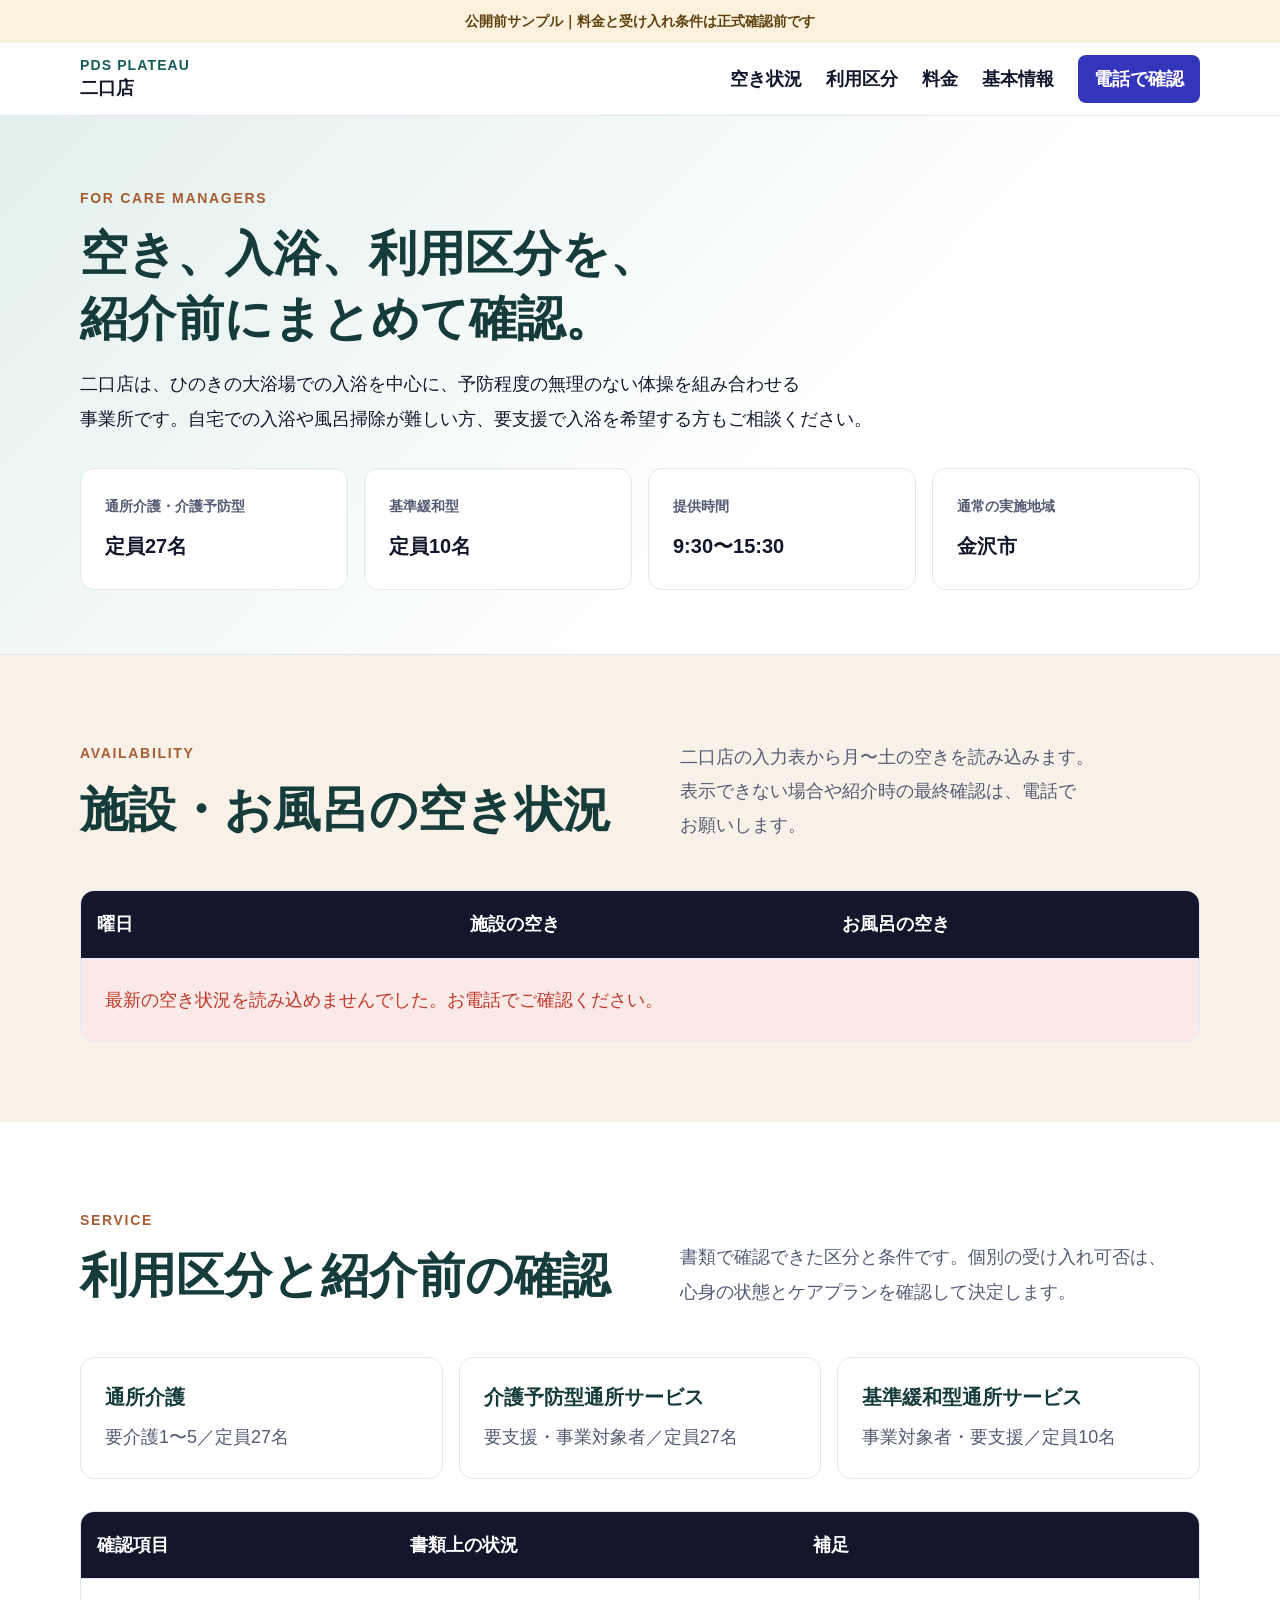
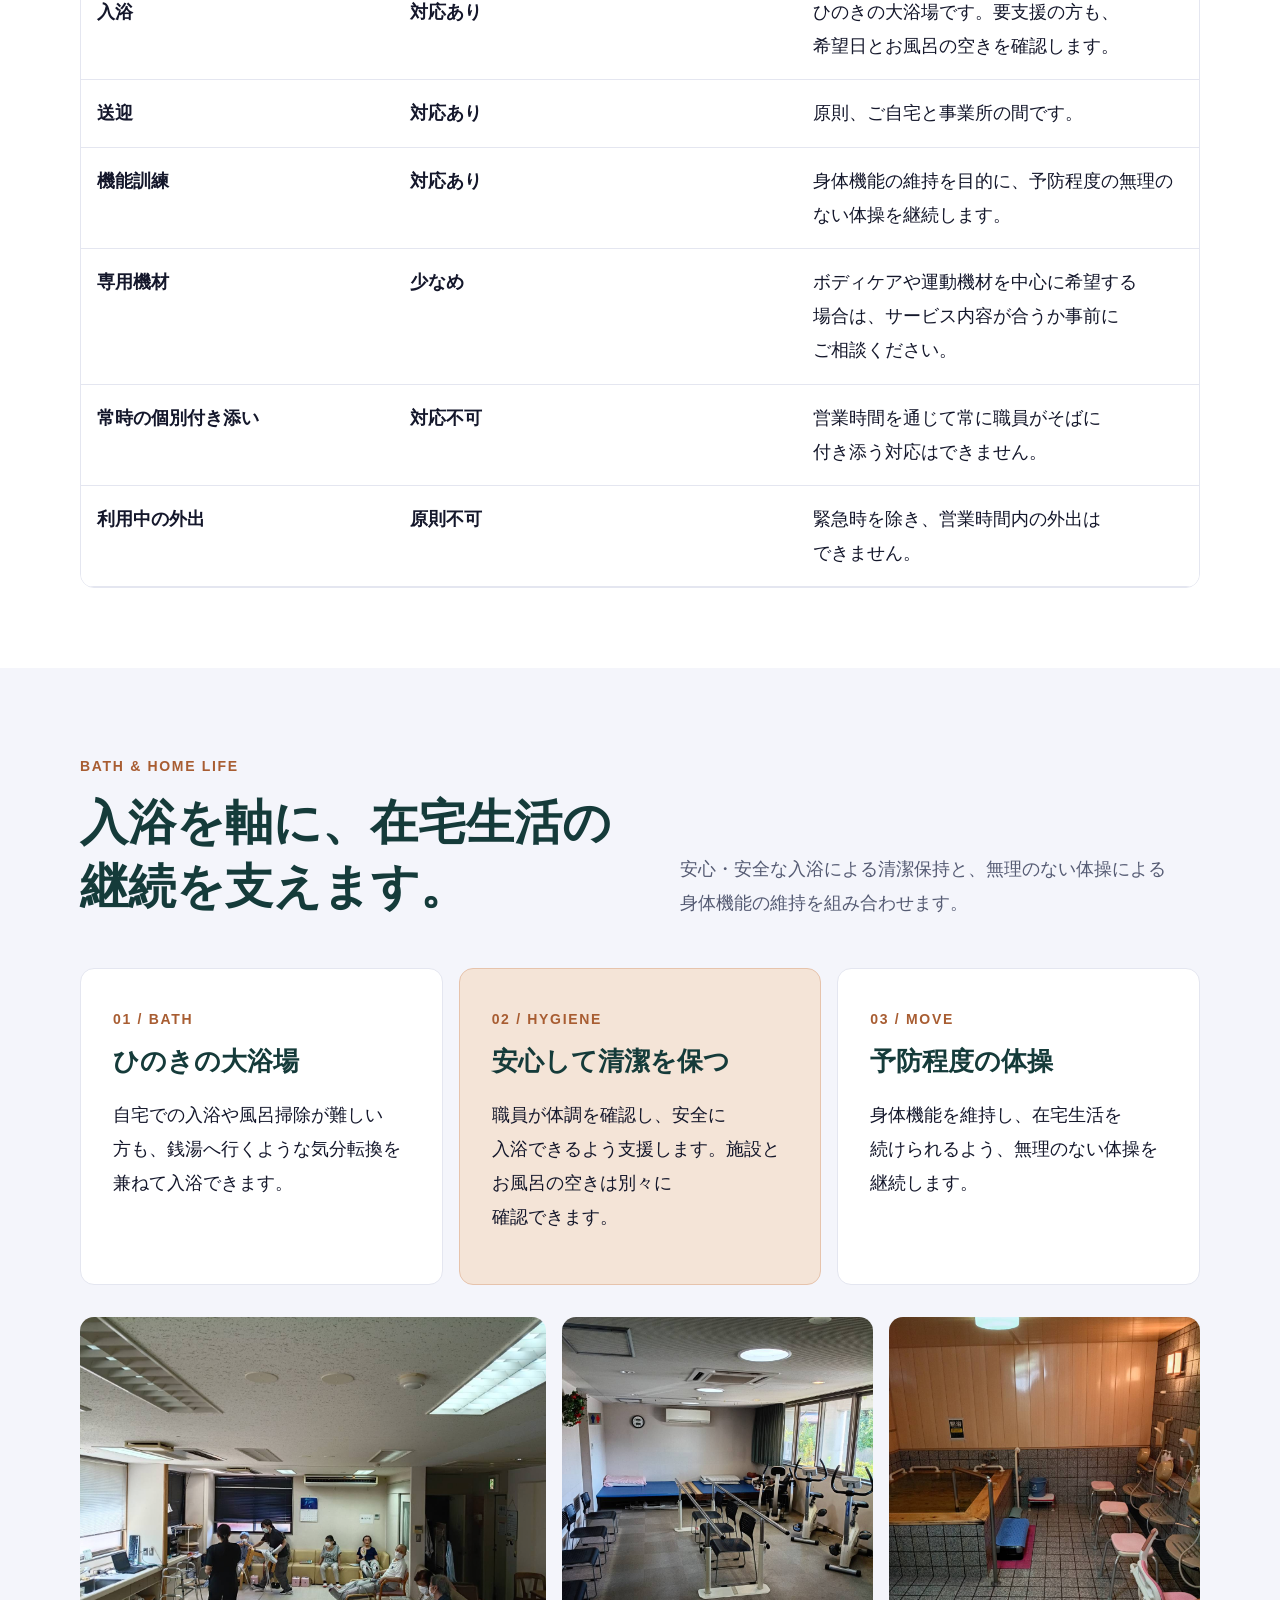
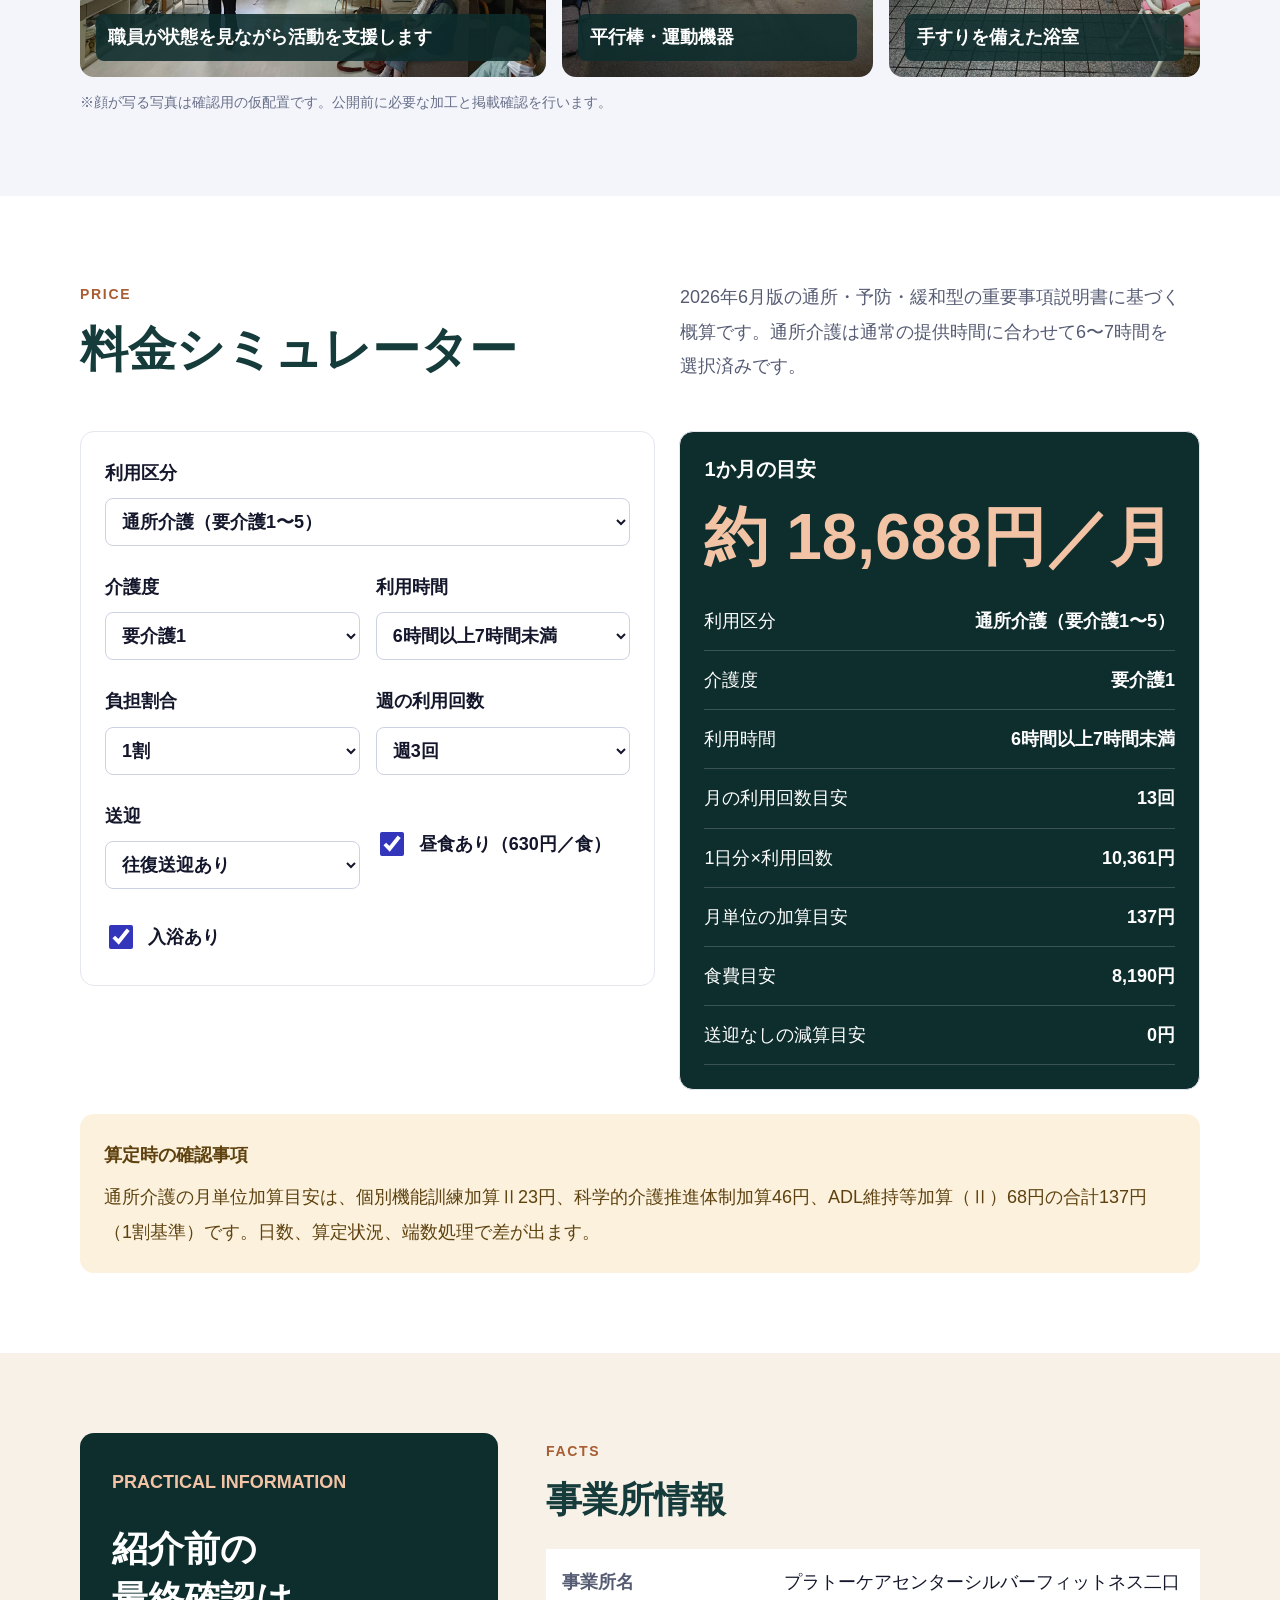
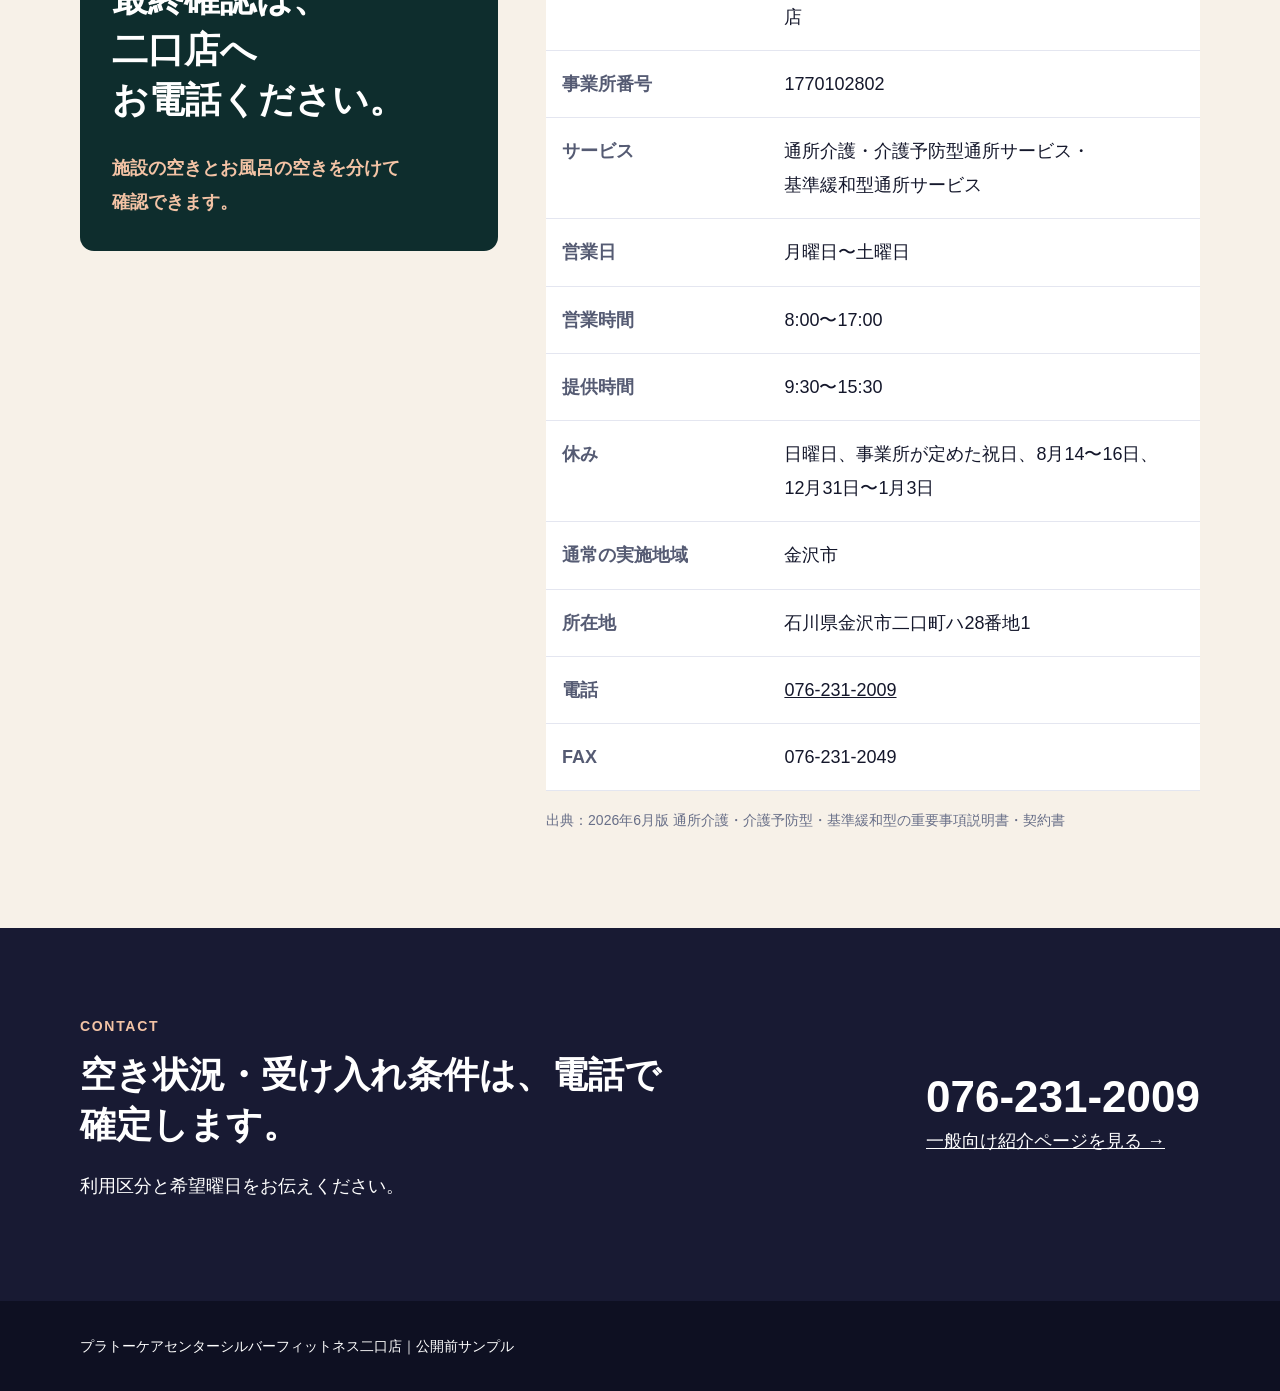
==== futakuchi-caremanager.html @ 26f14284 "二口店の責任者確認用LPとパンフレットを追加" ====
<!doctype html>
<html lang="ja">
<head>
  <meta charset="utf-8">
  <meta name="viewport" content="width=device-width,initial-scale=1">
  <meta name="robots" content="noindex,nofollow">
  <meta name="description" content="ケアマネジャーさま向けに、プラトー二口店の空き状況、利用区分、入浴、料金、基本情報をまとめています。">
  <title>ケアマネジャーさま向け｜プラトーケアセンターシルバーフィットネス二口店</title>
  <link rel="stylesheet" href="assets/futakuchi.css">
</head>
<body>
  <a class="skip" href="#main">本文へ移動</a>
  <div class="draft-banner">公開前サンプル｜料金と受け入れ条件は正式確認前です</div>
  <nav class="site-nav" aria-label="ページ内ナビゲーション">
    <div class="inner nav-row">
      <a class="brand" href="futakuchi.html"><small>PDS PLATEAU</small>二口店</a>
      <div class="nav-links">
        <a href="#availability">空き状況</a>
        <a href="#acceptance">利用区分</a>
        <a href="#price">料金</a>
        <a href="#facts">基本情報</a>
        <a class="nav-cta" href="tel:0762312009">電話で確認</a>
      </div>
    </div>
  </nav>

  <main id="main">
    <header class="practical-hero">
      <div class="inner">
        <span class="eyebrow">FOR CARE MANAGERS</span>
        <h1>空き、入浴、利用区分を、<br>紹介前にまとめて確認。</h1>
        <p>二口店は、ひのきの大浴場での入浴を中心に、予防程度の無理のない体操を組み合わせる事業所です。自宅での入浴や風呂掃除が難しい方、要支援で入浴を希望する方もご相談ください。</p>
        <div class="quick-facts">
          <div class="quick-fact"><span>通所介護・介護予防型</span><strong>定員27名</strong></div>
          <div class="quick-fact"><span>基準緩和型</span><strong>定員10名</strong></div>
          <div class="quick-fact"><span>提供時間</span><strong>9:30〜15:30</strong></div>
          <div class="quick-fact"><span>通常の実施地域</span><strong>金沢市</strong></div>
        </div>
      </div>
    </header>

    <section id="availability" class="steam">
      <div class="inner">
        <div class="section-head"><div><span class="eyebrow">AVAILABILITY</span><h2>施設・お風呂の空き状況</h2></div><p>二口店の入力表から月〜土の空きを読み込みます。表示できない場合や紹介時の最終確認は、電話でお願いします。</p></div>
        <div class="availability-wrap">
          <table class="availability-table">
            <thead><tr><th>曜日</th><th>施設の空き</th><th>お風呂の空き</th></tr></thead>
            <tbody id="availabilityBody"></tbody>
          </table>
          <p id="availabilityMessage" class="availability-message">最新情報を読み込んでいます。</p>
        </div>
      </div>
    </section>

    <section id="acceptance">
      <div class="inner">
        <div class="section-head"><div><span class="eyebrow">SERVICE</span><h2>利用区分と紹介前の確認</h2></div><p>書類で確認できた区分と条件です。個別の受け入れ可否は、心身の状態とケアプランを確認して決定します。</p></div>
        <div class="service-grid">
          <div class="service-card"><strong>通所介護</strong><span>要介護1〜5／定員27名</span></div>
          <div class="service-card"><strong>介護予防型通所サービス</strong><span>要支援・事業対象者／定員27名</span></div>
          <div class="service-card"><strong>基準緩和型通所サービス</strong><span>事業対象者・要支援／定員10名</span></div>
        </div>
        <div class="availability-wrap">
          <table class="acceptance-table">
            <thead><tr><th>確認項目</th><th>書類上の状況</th><th>補足</th></tr></thead>
            <tbody>
              <tr><th scope="row">入浴</th><td>対応あり</td><td>ひのきの大浴場です。要支援の方も、希望日とお風呂の空きを確認します。</td></tr>
              <tr><th scope="row">送迎</th><td>対応あり</td><td>原則、ご自宅と事業所の間です。</td></tr>
              <tr><th scope="row">機能訓練</th><td>対応あり</td><td>身体機能の維持を目的に、予防程度の無理のない体操を継続します。</td></tr>
              <tr><th scope="row">専用機材</th><td>少なめ</td><td>ボディケアや運動機材を中心に希望する場合は、サービス内容が合うか事前にご相談ください。</td></tr>
              <tr><th scope="row">常時の個別付き添い</th><td>対応不可</td><td>営業時間を通じて常に職員がそばに付き添う対応はできません。</td></tr>
              <tr><th scope="row">利用中の外出</th><td>原則不可</td><td>緊急時を除き、営業時間内の外出はできません。</td></tr>
            </tbody>
          </table>
        </div>
      </div>
    </section>

    <section class="soft">
      <div class="inner">
        <div class="section-head"><div><span class="eyebrow">BATH &amp; HOME LIFE</span><h2>入浴を軸に、在宅生活の継続を支えます。</h2></div><p>安心・安全な入浴による清潔保持と、無理のない体操による身体機能の維持を組み合わせます。</p></div>
        <div class="cm-flow">
          <article><span class="eyebrow">01 / BATH</span><h3>ひのきの大浴場</h3><p>自宅での入浴や風呂掃除が難しい方も、銭湯へ行くような気分転換を兼ねて入浴できます。</p></article>
          <article><span class="eyebrow">02 / HYGIENE</span><h3>安心して清潔を保つ</h3><p>職員が体調を確認し、安全に入浴できるよう支援します。施設とお風呂の空きは別々に確認できます。</p></article>
          <article><span class="eyebrow">03 / MOVE</span><h3>予防程度の体操</h3><p>身体機能を維持し、在宅生活を続けられるよう、無理のない体操を継続します。</p></article>
        </div>
        <div class="facility-photo-grid" aria-label="二口店の設備と支援の様子">
          <figure class="facility-photo facility-photo-wide"><img src="assets/futakuchi/staff-support.jpg" alt="広いフロアで利用者を支援する二口店のスタッフ"><figcaption>職員が状態を見ながら活動を支援します</figcaption></figure>
          <figure class="facility-photo"><img src="assets/futakuchi/exercise-room.jpg" alt="平行棒と運動機器を備えた二口店の運動スペース"><figcaption>平行棒・運動機器</figcaption></figure>
          <figure class="facility-photo"><img src="assets/futakuchi/bathroom.jpg" alt="手すりと洗い場を備えた二口店の浴室"><figcaption>手すりを備えた浴室</figcaption></figure>
        </div>
        <p class="privacy-note">※顔が写る写真は確認用の仮配置です。公開前に必要な加工と掲載確認を行います。</p>
      </div>
    </section>

    <section id="price">
      <div class="inner">
        <div class="section-head"><div><span class="eyebrow">PRICE</span><h2>料金シミュレーター</h2></div><p>2026年6月版の通所・予防・緩和型の重要事項説明書に基づく概算です。通所介護は通常の提供時間に合わせて6〜7時間を選択済みです。</p></div>
        <div class="simulator">
          <div class="sim-panel">
            <div class="form-grid">
              <label class="field field-wide">利用区分
                <select id="serviceType"><option value="daycare">通所介護（要介護1〜5）</option><option value="preventive1">介護予防型（週1回）</option><option value="preventive2">介護予防型（週2回）</option><option value="relaxed1">基準緩和型（週1回程度）</option><option value="relaxed2">基準緩和型（週2回程度）</option></select>
              </label>
              <label class="field" id="careLevelField">介護度
                <select id="careLevel"><option value="0">要介護1</option><option value="1">要介護2</option><option value="2">要介護3</option><option value="3">要介護4</option><option value="4">要介護5</option></select>
              </label>
              <label class="field" id="timeSlotField">利用時間
                <select id="timeSlot"><option value="short">3時間以上4時間未満</option><option value="middle">4時間以上5時間未満</option><option value="long">5時間以上6時間未満</option><option value="standard" selected>6時間以上7時間未満</option></select>
              </label>
              <label class="field">負担割合
                <select id="burden"><option value="1">1割</option><option value="2">2割</option><option value="3">3割</option></select>
              </label>
              <label class="field" id="weeklyField">週の利用回数
                <select id="weekly"><option value="1">週1回</option><option value="2">週2回</option><option value="3" selected>週3回</option><option value="4">週4回</option><option value="5">週5回</option><option value="6">週6回</option></select>
              </label>
              <label class="field">送迎
                <select id="transport"><option value="0">往復送迎あり</option><option value="1">片道送迎なし</option><option value="2">往復送迎なし</option></select>
              </label>
              <label class="check-field"><input id="lunch" type="checkbox" checked> 昼食あり（630円／食）</label>
              <label class="check-field" id="bathField"><input id="bath" type="checkbox" checked> 入浴あり</label>
            </div>
          </div>
          <aside class="result-panel" aria-live="polite">
            <h3>1か月の目安</h3>
            <div class="total" id="totalPrice">—</div>
            <ul class="breakdown" id="breakdown"></ul>
          </aside>
        </div>
        <div class="notice"><strong>算定時の確認事項</strong>通所介護の月単位加算目安は、個別機能訓練加算Ⅱ23円、科学的介護推進体制加算46円、ADL維持等加算（Ⅱ）68円の合計137円（1割基準）です。日数、算定状況、端数処理で差が出ます。</div>
      </div>
    </section>

    <section id="facts" class="steam">
      <div class="inner facts-grid">
        <div class="facts-panel"><span>PRACTICAL INFORMATION</span><strong>紹介前の最終確認は、<br>二口店へお電話ください。</strong><span>施設の空きとお風呂の空きを分けて確認できます。</span></div>
        <div>
          <span class="eyebrow">FACTS</span>
          <h2 style="font:900 36px/1.4 var(--pds-font-ui);margin:8px 0 24px;color:var(--futakuchi-ink)">事業所情報</h2>
          <table class="fact-table"><tbody>
            <tr><th>事業所名</th><td>プラトーケアセンターシルバーフィットネス二口店</td></tr>
            <tr><th>事業所番号</th><td>1770102802</td></tr>
            <tr><th>サービス</th><td>通所介護・介護予防型通所サービス・基準緩和型通所サービス</td></tr>
            <tr><th>営業日</th><td>月曜日〜土曜日</td></tr>
            <tr><th>営業時間</th><td>8:00〜17:00</td></tr>
            <tr><th>提供時間</th><td>9:30〜15:30</td></tr>
            <tr><th>休み</th><td>日曜日、事業所が定めた祝日、8月14〜16日、12月31日〜1月3日</td></tr>
            <tr><th>通常の実施地域</th><td>金沢市</td></tr>
            <tr><th>所在地</th><td>石川県金沢市二口町ハ28番地1</td></tr>
            <tr><th>電話</th><td><a href="tel:0762312009">076-231-2009</a></td></tr>
            <tr><th>FAX</th><td>076-231-2049</td></tr>
          </tbody></table>
          <p class="source-note">出典：2026年6月版 通所介護・介護予防型・基準緩和型の重要事項説明書・契約書</p>
        </div>
      </div>
    </section>

    <section class="contact-band">
      <div class="inner contact-row"><div><span class="eyebrow" style="color:#F3C3A5">CONTACT</span><h2>空き状況・受け入れ条件は、電話で確定します。</h2><p>利用区分と希望曜日をお伝えください。</p></div><div><a class="phone" href="tel:0762312009">076-231-2009</a><br><a href="futakuchi.html">一般向け紹介ページを見る →</a></div></div>
    </section>
  </main>

  <footer><div class="inner">プラトーケアセンターシルバーフィットネス二口店｜公開前サンプル</div></footer>
  <script src="assets/futakuchi-tools.js"></script>
  <script src="assets/futakuchi-config.js"></script>
  <script>PDSFutakuchiTools.init(PDSFutakuchiConfig);</script>
</body>
</html>
---- assets/futakuchi.css ----
@import url("tokens.css");

:root{
  --futakuchi-ink:#153B3A;
  --futakuchi-deep:#0E2D2D;
  --futakuchi-teal:#155B59;
  --futakuchi-mint:#E2F0ED;
  --futakuchi-steam:#F7F1E8;
  --futakuchi-warm:#A85D32;
  --futakuchi-warm-soft:#F4E4D7;
  --ink:#14172B;
}

html{scroll-behavior:smooth;}
body{margin:0;color:var(--ink);background:#fff;font-family:var(--pds-font-body);font-size:18px;line-height:1.9;word-break:auto-phrase;}
img{display:block;width:100%;height:100%;object-fit:cover;}
a{color:inherit;}
button,select,input{font:inherit;}
.skip{position:absolute;left:-9999px;top:8px;z-index:100;background:#fff;padding:12px 16px;}
.skip:focus{left:8px;}
.draft-banner{background:var(--pds-warning-bg);color:#5E410F;padding:8px 16px;text-align:center;font-weight:700;font-size:14px;}
.inner{width:min(1120px,calc(100% - 48px));margin-inline:auto;}
.site-nav{position:sticky;top:0;z-index:30;background:rgba(255,255,255,.96);border-bottom:1px solid var(--pds-border);backdrop-filter:blur(12px);}
.nav-row{min-height:72px;display:flex;align-items:center;justify-content:space-between;gap:24px;}
.brand{text-decoration:none;font-family:var(--pds-font-ui);font-weight:900;line-height:1.4;}
.brand small{display:block;color:var(--futakuchi-teal);font-size:14px;letter-spacing:.08em;}
.nav-links{display:flex;align-items:center;gap:24px;font-weight:700;}
.nav-links a{text-decoration:none;}
.nav-links .nav-cta{min-height:48px;display:inline-flex;align-items:center;padding:0 16px;border-radius:8px;background:var(--pds-primary);color:#fff;}

.hero{position:relative;overflow:hidden;background:var(--futakuchi-deep);color:#fff;padding-block:80px;}
.hero::before,.hero::after{content:"";position:absolute;border:1px solid rgba(255,255,255,.18);border-radius:50%;}
.hero::before{width:520px;height:520px;right:-176px;top:-272px;}
.hero::after{width:320px;height:320px;right:64px;bottom:-216px;}
.hero-grid{position:relative;z-index:1;display:grid;grid-template-columns:1.02fr .98fr;gap:64px;align-items:center;}
.hero-grid>*{min-width:0;}
.eyebrow{display:inline-block;color:var(--futakuchi-warm);font-family:var(--pds-font-ui);font-size:14px;font-weight:900;letter-spacing:.12em;text-transform:uppercase;}
.hero .eyebrow{color:#F3C3A5;}
.hero h1{font:900 clamp(40px,6vw,68px)/1.28 var(--pds-font-ui);margin:12px 0 24px;letter-spacing:.01em;}
.hero h1 span{display:block;color:#F3C3A5;}
.hero-lead{font-size:20px;max-width:640px;margin:0 0 32px;}
.hero-actions{display:flex;flex-wrap:wrap;gap:12px;align-items:center;}
.btn{min-height:48px;min-width:88px;padding:0 16px;border-radius:8px;display:inline-flex;align-items:center;justify-content:center;text-decoration:none;font-weight:700;border:2px solid transparent;}
.btn-primary{background:var(--pds-primary);color:#fff;}
.btn-secondary{background:#fff;color:var(--pds-primary);border-color:var(--pds-primary);}
.hero .btn-primary{background:#fff;color:var(--futakuchi-deep);}
.hero .text-link{color:#fff;text-underline-offset:6px;font-weight:700;}
.hero-symbol{aspect-ratio:1;border:1px solid rgba(255,255,255,.28);border-radius:14px;padding:32px;background:linear-gradient(145deg,rgba(255,255,255,.10),rgba(255,255,255,.03));display:grid;grid-template-rows:auto 1fr;gap:24px;box-shadow:0 32px 80px rgba(0,0,0,.24);}
.hero-symbol-label{font:700 18px var(--pds-font-ui);letter-spacing:.08em;}
.hero-symbol-grid{display:grid;grid-template-columns:1fr 1fr;grid-template-rows:1fr 1fr;gap:12px;}
.hero-symbol-grid div{border-radius:8px;padding:16px;background:rgba(255,255,255,.12);display:flex;flex-direction:column;justify-content:flex-end;}
.hero-symbol-grid div:first-child{grid-row:1/3;background:var(--futakuchi-warm);}
.hero-symbol-grid strong{font:900 26px/1.4 var(--pds-font-ui);}
.hero-symbol-grid span{font-size:14px;}

.fact-band{background:#fff;border-bottom:1px solid var(--pds-border);}
.fact-band-grid{display:grid;grid-template-columns:repeat(4,1fr);}
.fact-item{padding:24px;border-left:1px solid var(--pds-border);}
.fact-item:last-child{border-right:1px solid var(--pds-border);}
.fact-item span{display:block;color:var(--pds-text-sub);font-size:14px;font-weight:700;}
.fact-item strong{display:block;margin-top:4px;font:900 20px/1.5 var(--pds-font-ui);}

section{padding-block:80px;}
.soft{background:var(--pds-bg);}
.steam{background:var(--futakuchi-steam);}
.section-head{display:grid;grid-template-columns:minmax(0,1fr) minmax(280px,520px);gap:48px;align-items:end;margin-bottom:48px;}
.section-head>*{min-width:0;}
.floor-layout>*,.bath-layout>*,.facts-grid>*,.contact-row>*,.activity-grid>*,.simulator>*{min-width:0;}
.section-head h2,.practical-hero h1{font:900 clamp(32px,4vw,48px)/1.35 var(--pds-font-ui);margin:8px 0 0;color:var(--futakuchi-ink);}
.section-head p{margin:0;color:var(--pds-text-sub);}
.audience-grid{display:grid;grid-template-columns:1fr 1fr;gap:24px;}
.audience-card{border-radius:14px;padding:32px;background:var(--futakuchi-deep);color:#fff;}
.audience-card-warm{background:#fff;color:var(--ink);border:2px solid var(--futakuchi-warm);}
.audience-number{font:900 48px/1 var(--pds-font-ui);color:#F3C3A5;}
.audience-card h3{font:900 28px/1.4 var(--pds-font-ui);margin:16px 0;color:inherit;}
.audience-card ul{margin:0;padding-left:24px;}
.audience-card li+li{margin-top:8px;}
.home-goal{margin-top:24px;padding:24px 32px;border-radius:14px;background:var(--futakuchi-mint);display:grid;grid-template-columns:220px 1fr;gap:24px;align-items:center;}
.home-goal strong{font:900 22px/1.5 var(--pds-font-ui);color:var(--futakuchi-ink);}

.floor-layout{display:grid;grid-template-columns:.82fr 1.18fr;gap:64px;align-items:center;}
.floor-copy h2{font:900 clamp(32px,4vw,48px)/1.4 var(--pds-font-ui);margin:8px 0 24px;color:var(--futakuchi-ink);}
.floor-copy p{margin:0 0 16px;}
.floor-square{aspect-ratio:1;border:2px solid var(--futakuchi-teal);border-radius:14px;padding:24px;background:#fff;display:grid;grid-template-columns:1.1fr .9fr;grid-template-rows:1fr 1fr;gap:16px;box-shadow:0 24px 64px rgba(15,72,70,.12);}
.floor-zone{border-radius:8px;padding:24px;display:flex;flex-direction:column;justify-content:flex-end;min-width:0;}
.floor-zone strong{font:900 26px/1.4 var(--pds-font-ui);}
.floor-zone span{margin-top:8px;}
.floor-zone.exercise{background:var(--futakuchi-teal);color:#fff;}
.floor-zone.relax{background:var(--futakuchi-mint);color:var(--futakuchi-ink);}
.floor-zone.bath{grid-row:1/3;background:var(--futakuchi-warm);color:#fff;}
.floor-caption{margin:16px 0 0;color:var(--pds-text-muted);font-size:14px;}

.bath-layout{display:grid;grid-template-columns:1.18fr .82fr;gap:48px;align-items:center;}
.bath-visual{min-height:560px;border-radius:14px;overflow:hidden;background:#fff;box-shadow:0 24px 64px rgba(70,45,24,.14);}
.bath-visual img{width:100%;height:100%;min-height:inherit;object-fit:cover;background:#fff;}
.bath-copy{background:#fff;border-left:8px solid var(--futakuchi-warm);border-radius:14px;padding:32px;box-shadow:0 24px 64px rgba(70,45,24,.12);}
.bath-copy h2{font:900 40px/1.4 var(--pds-font-ui);margin:8px 0 16px;color:#6F351E;}
.bath-copy ul{margin:24px 0 0;padding-left:24px;}
.bath-copy li+li{margin-top:8px;}
.research-note{margin-top:24px;padding:16px;border-radius:8px;background:var(--pds-info-bg);color:var(--pds-text-sub);font-size:14px;line-height:1.7;}
.research-note a{color:var(--pds-info);font-weight:700;}
.photo-note{font-size:14px;color:var(--pds-text-muted);margin:12px 0 0;}

.activity-grid{display:grid;grid-template-columns:1fr 1fr;gap:24px;}
.activity-card{border:1px solid var(--pds-border);border-radius:14px;padding:0 32px 32px;background:#fff;min-height:360px;display:flex;flex-direction:column;justify-content:space-between;overflow:hidden;position:relative;}
.activity-card::after{content:"";position:absolute;width:180px;height:180px;border-radius:50%;right:-64px;bottom:-80px;background:var(--futakuchi-mint);}
.activity-card.relax::after{background:var(--futakuchi-warm-soft);}
.activity-photo{height:260px;margin:0 -32px 32px;overflow:hidden;background:var(--pds-bg);}
.activity-photo img{object-position:center 45%;}
.activity-number{font:900 64px/1 var(--pds-font-ui);color:var(--futakuchi-mint);}
.activity-card.relax .activity-number{color:var(--futakuchi-warm-soft);}
.activity-card h3{font:900 32px/1.4 var(--pds-font-ui);margin:16px 0;color:var(--futakuchi-ink);}
.activity-card p{margin:0;position:relative;z-index:1;}
.activity-points{display:flex;flex-wrap:wrap;gap:8px;margin-top:24px;position:relative;z-index:1;}
.activity-points span{display:inline-flex;align-items:center;min-height:36px;padding:4px 12px;border-radius:999px;background:var(--pds-tint-weak);color:var(--pds-primary-dark);font-size:14px;font-weight:700;}

.day-flow{display:grid;grid-template-columns:repeat(5,1fr);border-top:1px solid var(--pds-border);border-bottom:1px solid var(--pds-border);}
.day-step{padding:24px 16px;border-left:1px solid var(--pds-border);min-height:200px;}
.day-step:first-child{border-left:0;}
.day-step time{display:block;color:var(--futakuchi-teal);font-weight:900;font-variant-numeric:tabular-nums;}
.day-step strong{display:block;font:700 20px/1.5 var(--pds-font-ui);margin:8px 0;}

.availability-wrap{max-width:100%;overflow-x:auto;border:1px solid var(--pds-border);border-radius:14px;background:#fff;}
.availability-table,.fact-table,.acceptance-table{width:100%;border-collapse:collapse;background:#fff;table-layout:fixed;}
.availability-table{min-width:600px;}
.availability-table th,.availability-table td,.fact-table th,.fact-table td,.acceptance-table th,.acceptance-table td{padding:16px;border-bottom:1px solid var(--pds-border);text-align:left;vertical-align:top;}
.availability-table thead th,.acceptance-table thead th{background:#14172B;color:#fff;}
.availability-table tbody th{width:24%;background:var(--futakuchi-mint);color:var(--futakuchi-ink);}
.availability-table td{height:64px;}
.status{display:inline-flex;align-items:center;min-height:36px;padding:4px 12px;border-radius:999px;font-weight:700;}
.status-many{color:var(--pds-success);background:var(--pds-success-bg);}
.status-few{color:var(--pds-warning);background:var(--pds-warning-bg);}
.status-none{color:var(--pds-danger);background:var(--pds-danger-bg);}
.status-info{color:var(--pds-info);background:var(--pds-info-bg);}
.availability-message{padding:24px;margin:0;color:var(--pds-text-sub);}
.availability-message.is-error{color:var(--pds-danger);background:var(--pds-danger-bg);}

.simulator{display:grid;grid-template-columns:1.05fr .95fr;gap:24px;align-items:start;}
.simulator>*{min-width:0;}
.sim-panel,.result-panel{border:1px solid var(--pds-border);border-radius:14px;padding:24px;background:#fff;}
.form-grid{display:grid;grid-template-columns:1fr 1fr;gap:24px 16px;}
.field{display:grid;gap:8px;font-weight:700;}
.field select{width:100%;min-height:48px;border:1px solid var(--pds-border-input);border-radius:8px;padding:0 12px;background:#fff;color:var(--ink);}
.field-wide{grid-column:1/-1;}
.check-field{display:flex;align-items:center;gap:12px;min-height:48px;font-weight:700;}
.check-field input{width:24px;height:24px;accent-color:var(--pds-primary);}
.hidden{display:none!important;}
.result-panel{position:sticky;top:96px;background:var(--futakuchi-deep);color:#fff;}
.result-panel h3{margin:0;font:700 20px var(--pds-font-ui);}
.total{font:900 clamp(40px,6vw,64px)/1.2 var(--pds-font-ui);margin:16px 0;font-variant-numeric:tabular-nums;color:#F3C3A5;}
.breakdown{list-style:none;padding:0;margin:0;}
.breakdown li{display:flex;justify-content:space-between;gap:24px;padding:12px 0;border-bottom:1px solid rgba(255,255,255,.18);}
.breakdown b{text-align:right;font-variant-numeric:tabular-nums;}
.notice{background:var(--pds-warning-bg);color:#5E410F;border-radius:14px;padding:24px;margin-top:24px;}
.notice strong{display:block;margin-bottom:8px;}

.facts-grid{display:grid;grid-template-columns:.78fr 1.22fr;gap:48px;align-items:start;}
.facts-panel{aspect-ratio:1;border-radius:14px;background:var(--futakuchi-deep);color:#fff;padding:32px;display:flex;flex-direction:column;justify-content:space-between;}
.facts-panel strong{font:900 36px/1.4 var(--pds-font-ui);}
.facts-panel span{display:block;color:#F3C3A5;font-weight:700;}
.fact-table th{width:34%;color:var(--pds-text-sub);}
.fact-table td{overflow-wrap:anywhere;}
.source-note{font-size:14px;color:var(--pds-text-muted);margin-top:16px;}

.contact-band{background:#181A33;color:#fff;}
.contact-row{display:grid;grid-template-columns:1fr auto;gap:48px;align-items:center;}
.contact-row>*{min-width:0;}
.contact-row h2{font:900 36px/1.4 var(--pds-font-ui);margin:8px 0;}
.phone{font:900 clamp(28px,4vw,44px)/1.2 var(--pds-font-ui);text-decoration:none;font-variant-numeric:tabular-nums;}
footer{background:#0E1022;color:#fff;padding:32px 0;font-size:14px;}

/* ケアマネジャー向け */
.practical-hero{padding-block:64px;background:linear-gradient(135deg,var(--futakuchi-mint),#fff 62%);border-bottom:1px solid var(--pds-border);}
.practical-hero p{max-width:800px;margin:16px 0 0;}
.quick-facts{display:grid;grid-template-columns:repeat(4,1fr);gap:16px;margin-top:32px;}
.quick-fact{background:#fff;border:1px solid var(--pds-border);border-radius:14px;padding:24px;}
.quick-fact span{display:block;color:var(--pds-text-sub);font-size:14px;font-weight:700;}
.quick-fact strong{display:block;margin-top:8px;font-size:20px;}
.service-grid{display:grid;grid-template-columns:repeat(3,1fr);gap:16px;margin-bottom:32px;}
.service-card{border:1px solid var(--pds-border);border-radius:14px;background:#fff;padding:24px;}
.service-card strong{display:block;font:900 20px/1.5 var(--pds-font-ui);color:var(--futakuchi-ink);}
.service-card span{display:block;margin-top:8px;color:var(--pds-text-sub);}
.acceptance-table th:first-child{width:28%;}
.acceptance-table td:nth-child(2){width:18%;font-weight:900;}
.cm-flow{display:grid;grid-template-columns:repeat(3,1fr);gap:16px;}
.cm-flow article{border-radius:14px;padding:32px;background:#fff;border:1px solid var(--pds-border);}
.cm-flow article:nth-child(2){background:var(--futakuchi-warm-soft);border-color:#E6C3AC;}
.cm-flow h3{font:900 26px/1.4 var(--pds-font-ui);margin:8px 0 16px;color:var(--futakuchi-ink);}
.facility-photo-grid{display:grid;grid-template-columns:1.2fr .8fr .8fr;gap:16px;margin-top:32px;}
.facility-photo{height:360px;margin:0;border-radius:14px;overflow:hidden;position:relative;background:#fff;}
.facility-photo img{object-position:center;}
.facility-photo figcaption{position:absolute;left:16px;right:16px;bottom:16px;padding:10px 12px;border-radius:8px;background:rgba(14,45,45,.88);color:#fff;font-weight:700;line-height:1.5;}
.privacy-note{margin:12px 0 0;color:var(--pds-text-muted);font-size:14px;}
.service-fit-note{margin-top:24px;padding:24px;border-left:8px solid var(--pds-warning);border-radius:8px;background:var(--pds-warning-bg);display:grid;grid-template-columns:300px 1fr;gap:24px;}
.service-fit-note strong{color:#5E410F;}

@media(max-width:900px){
  .nav-links a:not(.nav-cta){display:none;}
  .hero-grid,.section-head,.floor-layout,.bath-layout,.facts-grid,.contact-row,.simulator{grid-template-columns:1fr;}
  .hero-symbol{max-width:640px;}
  .fact-band-grid{grid-template-columns:1fr 1fr;}
  .fact-item:nth-child(2){border-right:1px solid var(--pds-border);}
  .activity-grid,.cm-flow,.facility-photo-grid,.audience-grid{grid-template-columns:1fr;}
  .home-goal,.service-fit-note{grid-template-columns:1fr;gap:8px;}
  .facility-photo{height:420px;}
  .day-flow{grid-template-columns:1fr 1fr;}
  .day-step{border-bottom:1px solid var(--pds-border);}
  .quick-facts{grid-template-columns:1fr 1fr;}
  .service-grid{grid-template-columns:1fr;}
  .result-panel{position:static;}
}

@media(max-width:620px){
  .inner{width:min(100% - 32px,1120px);}
  .hero{padding-block:48px;}
  .hero-grid{gap:40px;}
  .hero-symbol{padding:16px;}
  .hero-symbol-grid strong{font-size:20px;}
  .hero-symbol-grid span{font-size:14px;}
  .fact-band-grid,.activity-grid,.day-flow,.quick-facts,.form-grid{grid-template-columns:1fr;}
  .fact-item{border-right:1px solid var(--pds-border);}
  section{padding-block:64px;}
  .section-head{gap:16px;margin-bottom:32px;}
  .floor-square{padding:16px;gap:8px;}
  .floor-zone{padding:16px;}
  .floor-zone strong{font-size:20px;}
  .floor-zone span{font-size:14px;line-height:1.6;}
  .bath-visual{min-height:360px;}
  .bath-copy{padding:24px;}
  .activity-card{padding:0 24px 24px;min-height:320px;}
  .activity-photo{height:220px;margin:0 -24px 24px;}
  .facility-photo{height:320px;}
  .day-step{border-left:0;min-height:auto;}
  .facts-panel{aspect-ratio:auto;min-height:320px;}
  .contact-row{gap:24px;}
  .breakdown li{display:grid;gap:4px;}
  .breakdown b{text-align:left;}
}

@media(prefers-reduced-motion:reduce){html{scroll-behavior:auto;}}
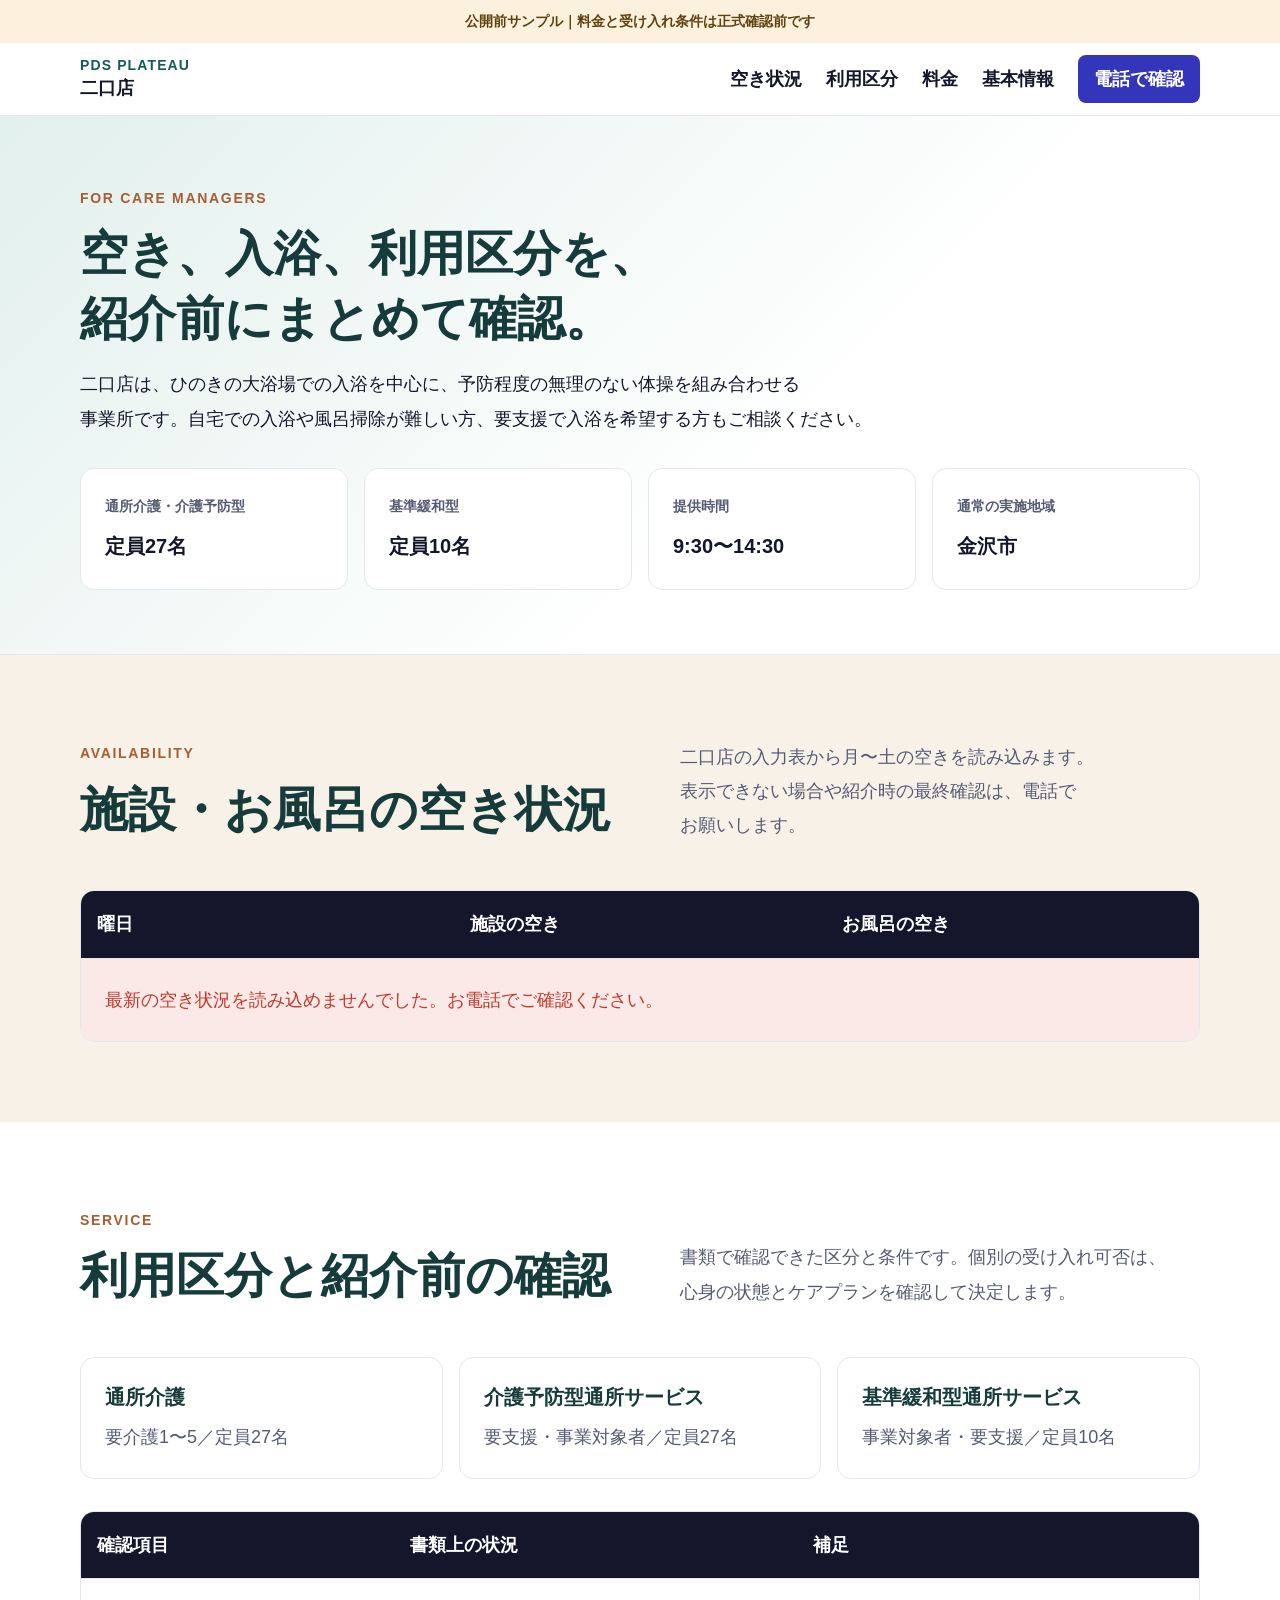
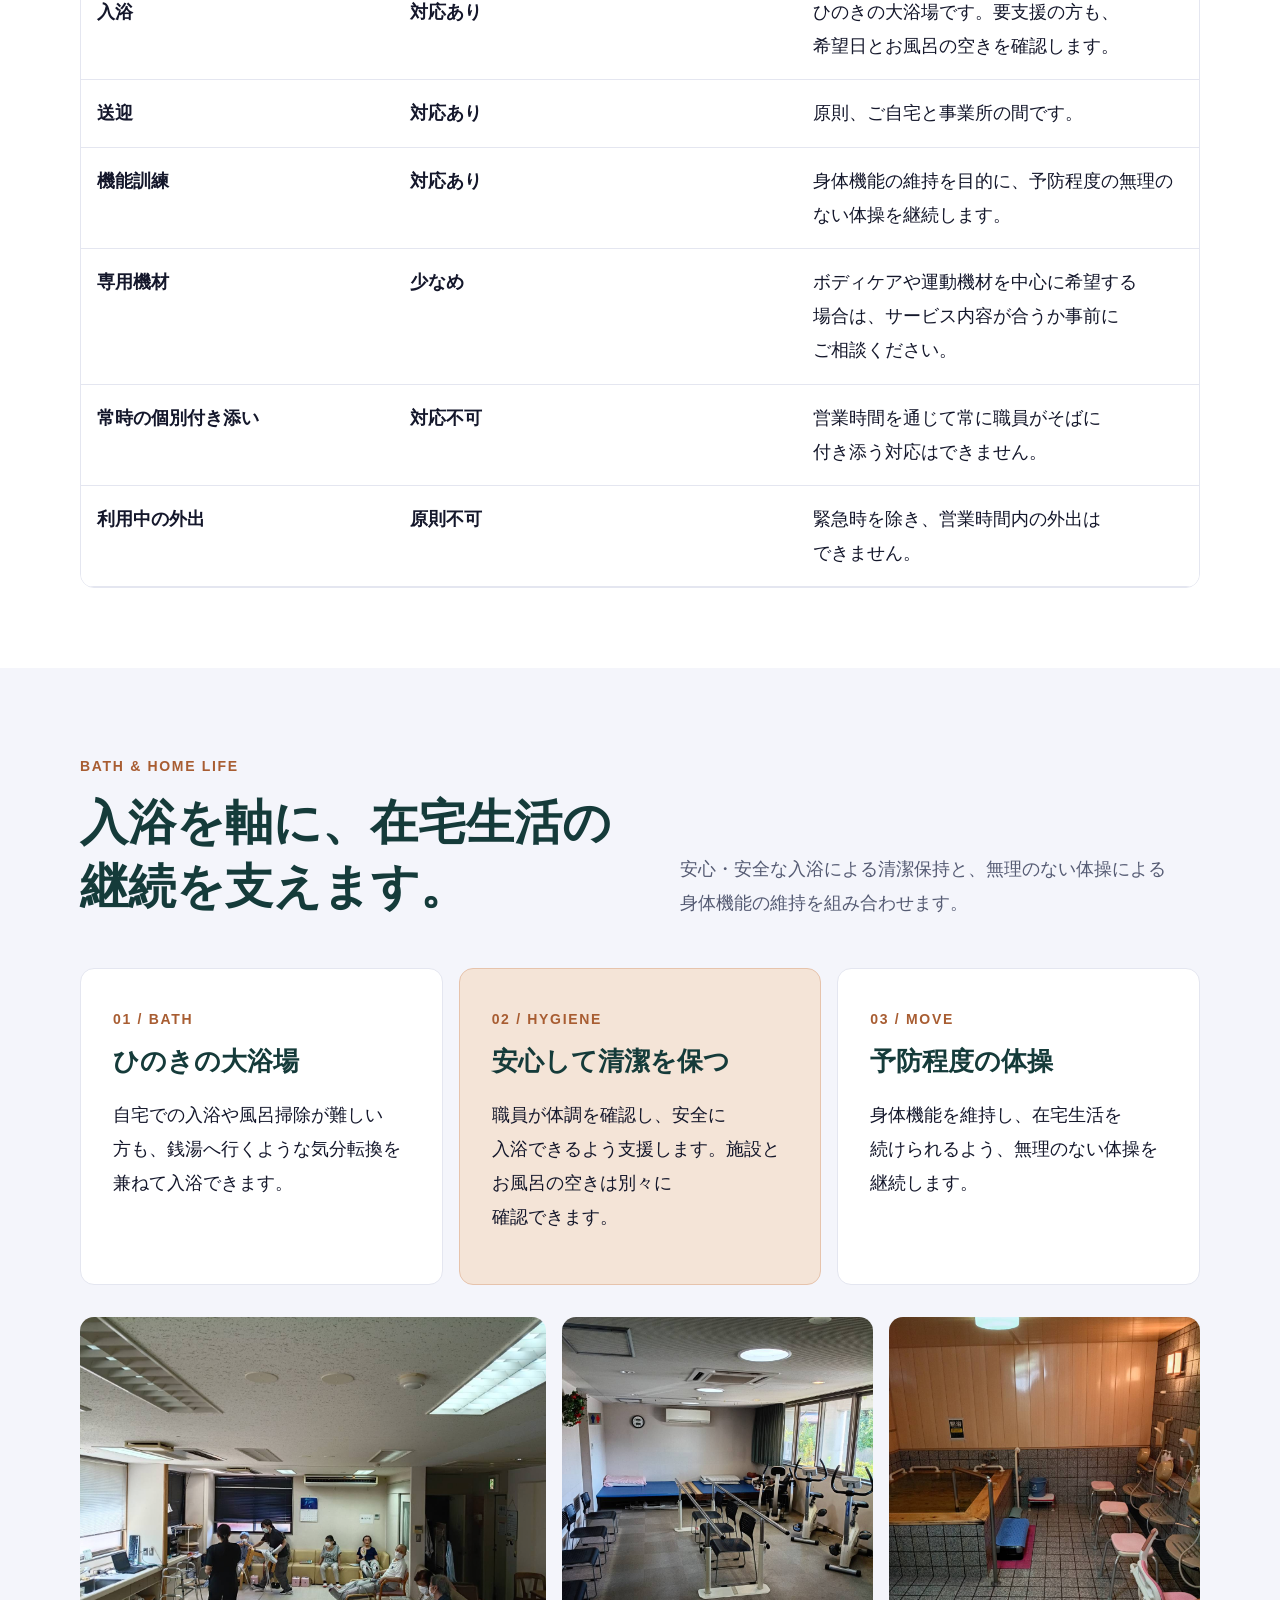
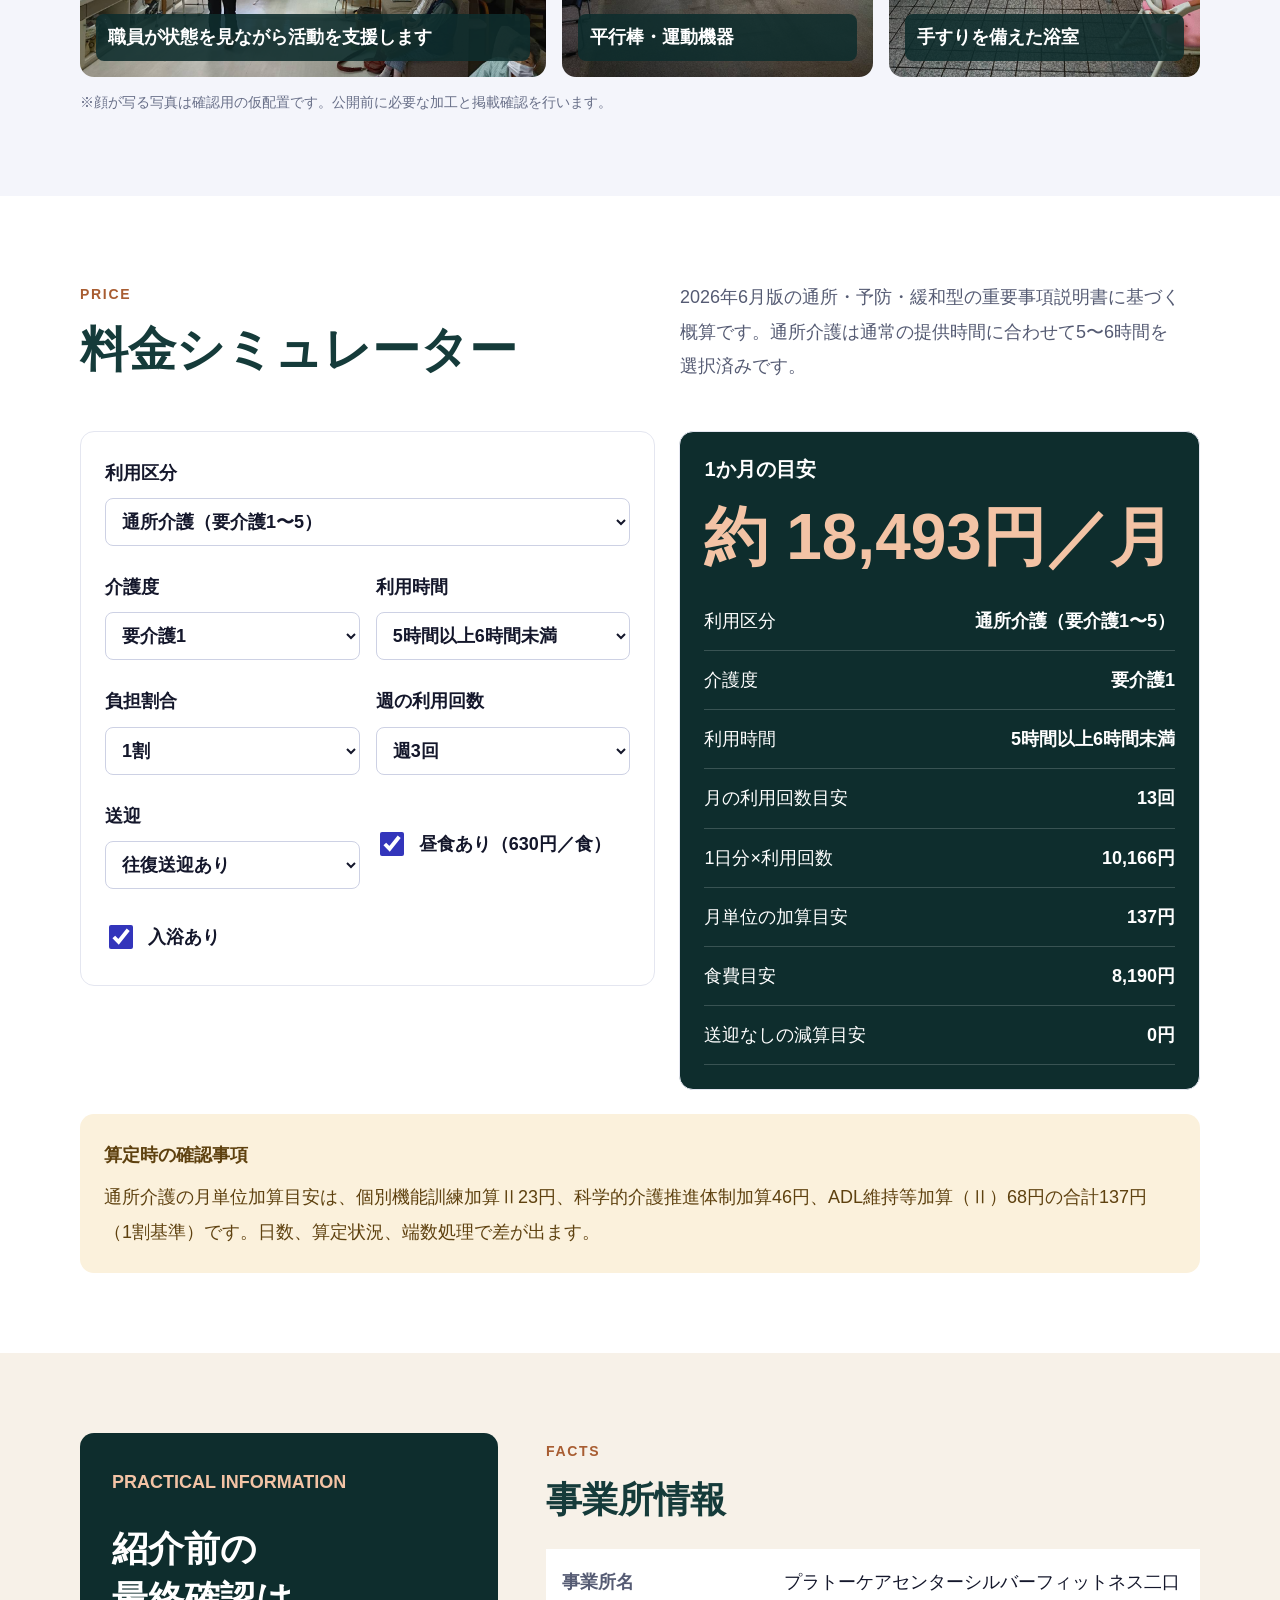
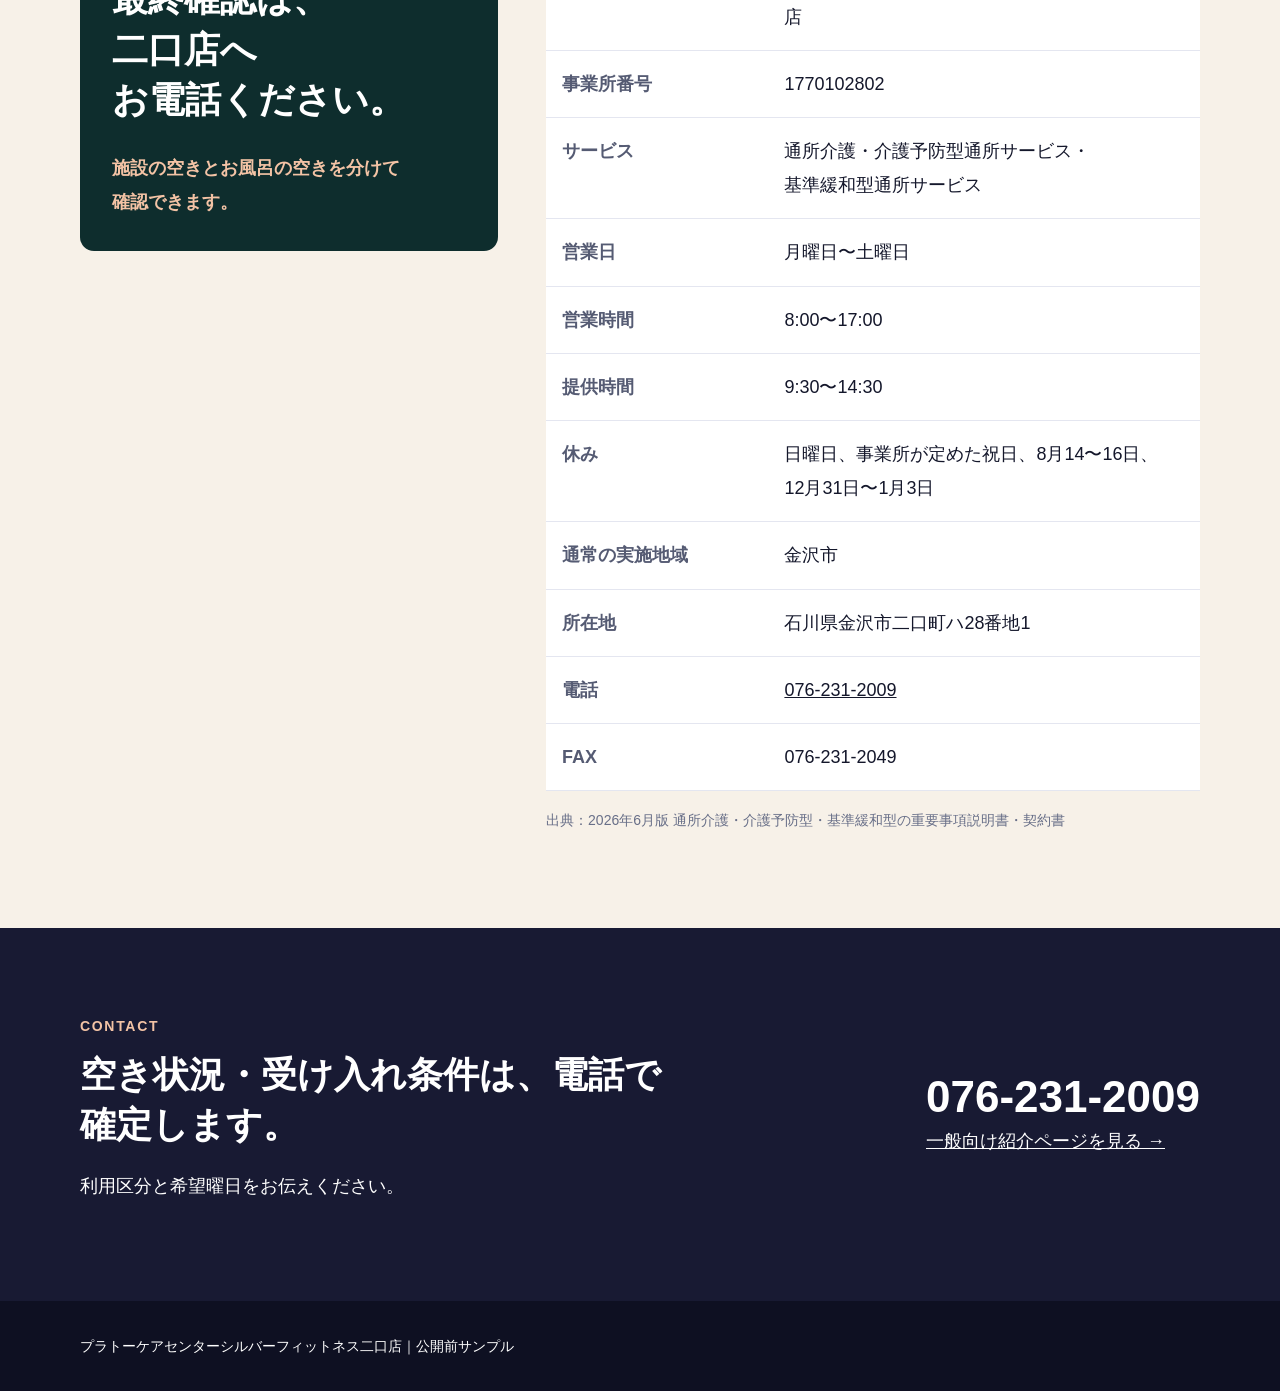
==== commit 8c392a0f: "二口店の提供時間と料金区分を修正" ====
--- a/futakuchi-caremanager.html
+++ b/futakuchi-caremanager.html
@@ -33,7 +33,7 @@
         <div class="quick-facts">
           <div class="quick-fact"><span>通所介護・介護予防型</span><strong>定員27名</strong></div>
           <div class="quick-fact"><span>基準緩和型</span><strong>定員10名</strong></div>
-          <div class="quick-fact"><span>提供時間</span><strong>9:30〜15:30</strong></div>
+          <div class="quick-fact"><span>提供時間</span><strong>9:30〜14:30</strong></div>
           <div class="quick-fact"><span>通常の実施地域</span><strong>金沢市</strong></div>
         </div>
       </div>
@@ -95,7 +95,7 @@
 
     <section id="price">
       <div class="inner">
-        <div class="section-head"><div><span class="eyebrow">PRICE</span><h2>料金シミュレーター</h2></div><p>2026年6月版の通所・予防・緩和型の重要事項説明書に基づく概算です。通所介護は通常の提供時間に合わせて6〜7時間を選択済みです。</p></div>
+        <div class="section-head"><div><span class="eyebrow">PRICE</span><h2>料金シミュレーター</h2></div><p>2026年6月版の通所・予防・緩和型の重要事項説明書に基づく概算です。通所介護は通常の提供時間に合わせて5〜6時間を選択済みです。</p></div>
         <div class="simulator">
           <div class="sim-panel">
             <div class="form-grid">
@@ -106,7 +106,7 @@
                 <select id="careLevel"><option value="0">要介護1</option><option value="1">要介護2</option><option value="2">要介護3</option><option value="3">要介護4</option><option value="4">要介護5</option></select>
               </label>
               <label class="field" id="timeSlotField">利用時間
-                <select id="timeSlot"><option value="short">3時間以上4時間未満</option><option value="middle">4時間以上5時間未満</option><option value="long">5時間以上6時間未満</option><option value="standard" selected>6時間以上7時間未満</option></select>
+                <select id="timeSlot"><option value="short">3時間以上4時間未満</option><option value="middle">4時間以上5時間未満</option><option value="long" selected>5時間以上6時間未満</option><option value="standard">6時間以上7時間未満</option></select>
               </label>
               <label class="field">負担割合
                 <select id="burden"><option value="1">1割</option><option value="2">2割</option><option value="3">3割</option></select>
@@ -143,7 +143,7 @@
             <tr><th>サービス</th><td>通所介護・介護予防型通所サービス・基準緩和型通所サービス</td></tr>
             <tr><th>営業日</th><td>月曜日〜土曜日</td></tr>
             <tr><th>営業時間</th><td>8:00〜17:00</td></tr>
-            <tr><th>提供時間</th><td>9:30〜15:30</td></tr>
+            <tr><th>提供時間</th><td>9:30〜14:30</td></tr>
             <tr><th>休み</th><td>日曜日、事業所が定めた祝日、8月14〜16日、12月31日〜1月3日</td></tr>
             <tr><th>通常の実施地域</th><td>金沢市</td></tr>
             <tr><th>所在地</th><td>石川県金沢市二口町ハ28番地1</td></tr>
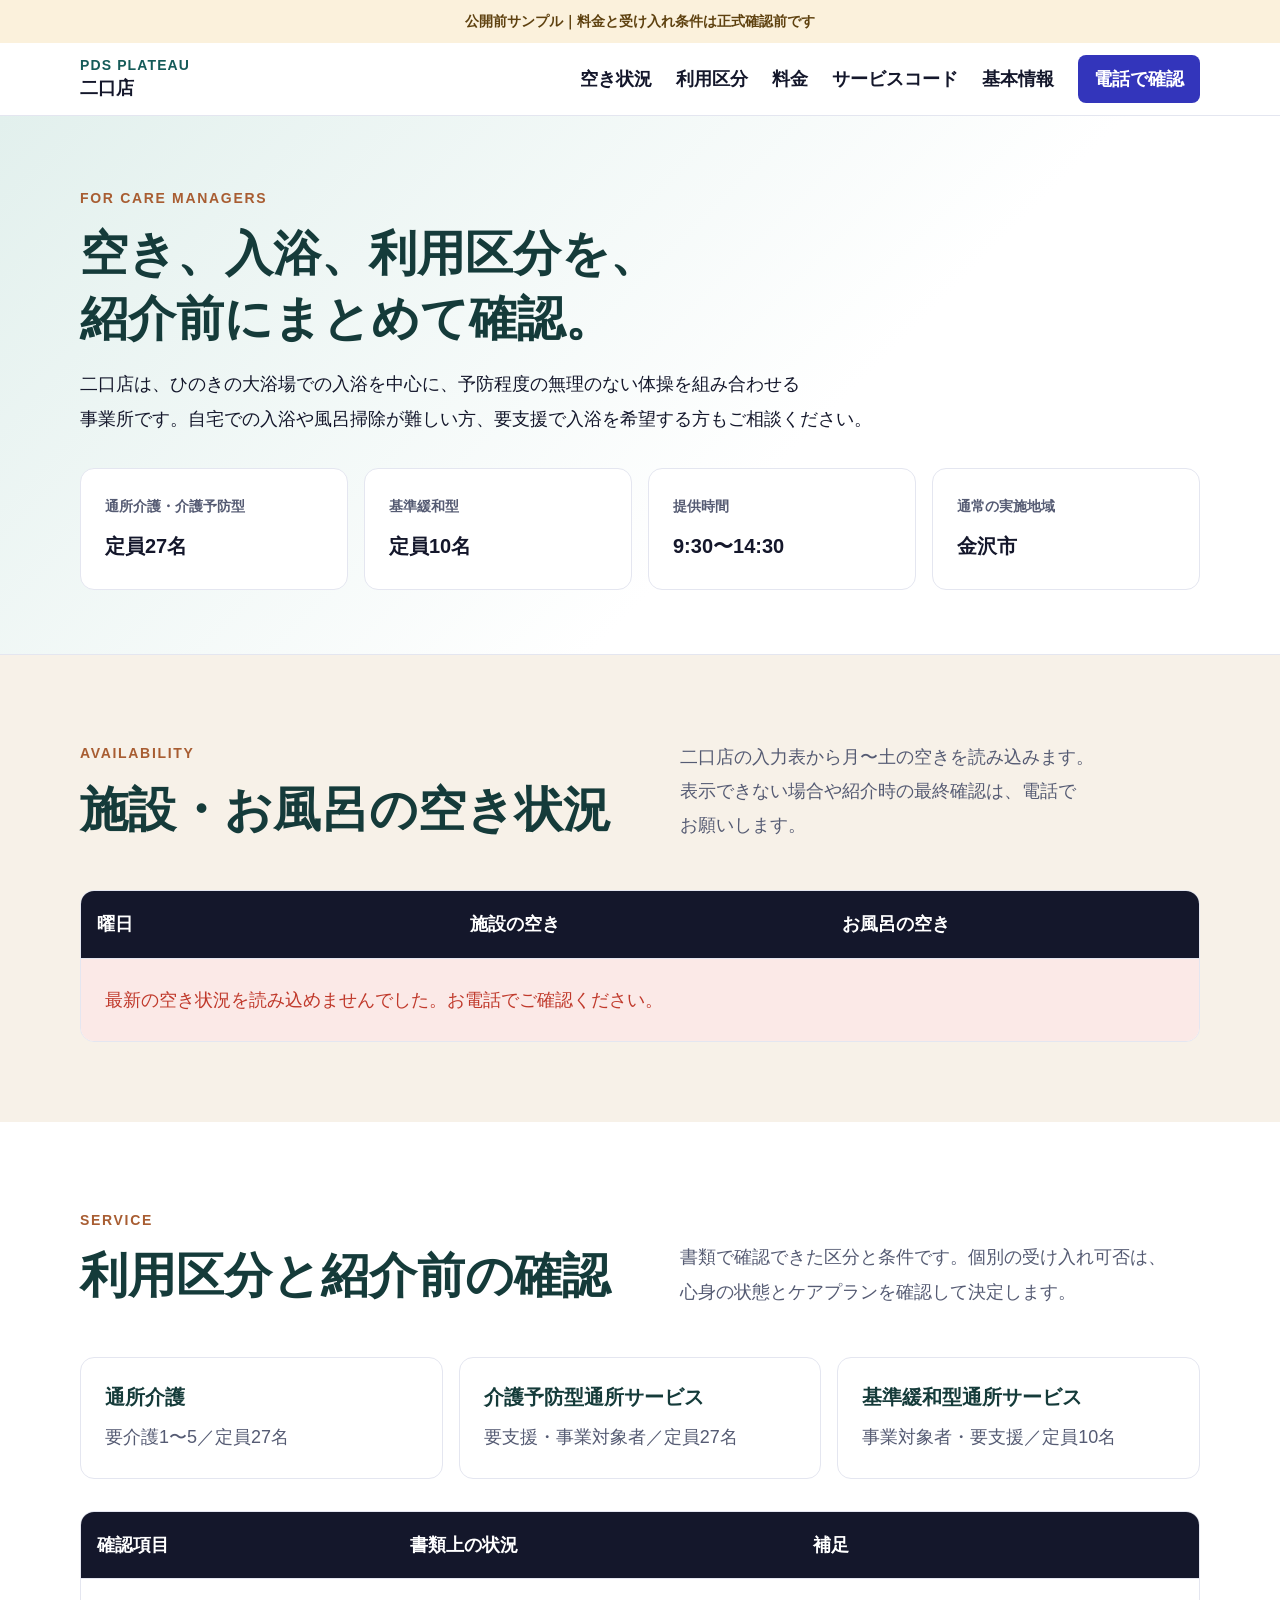
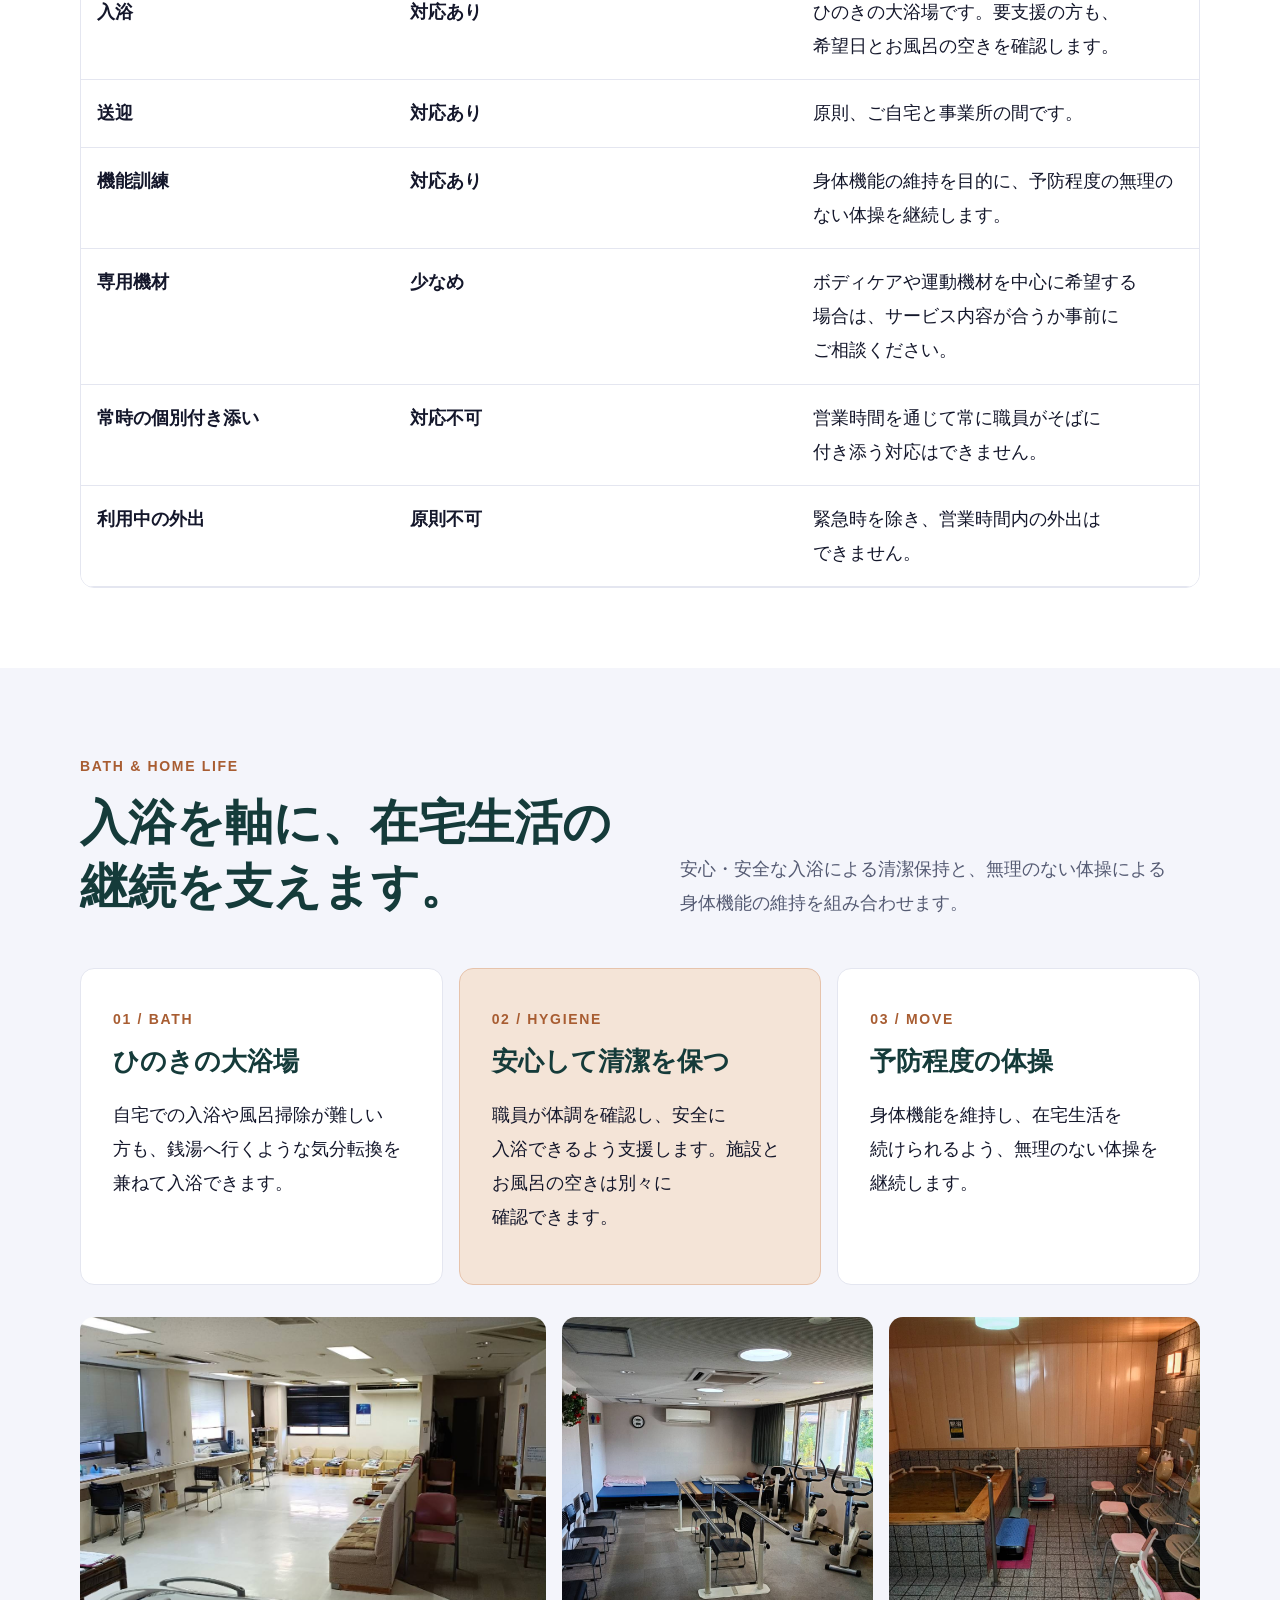
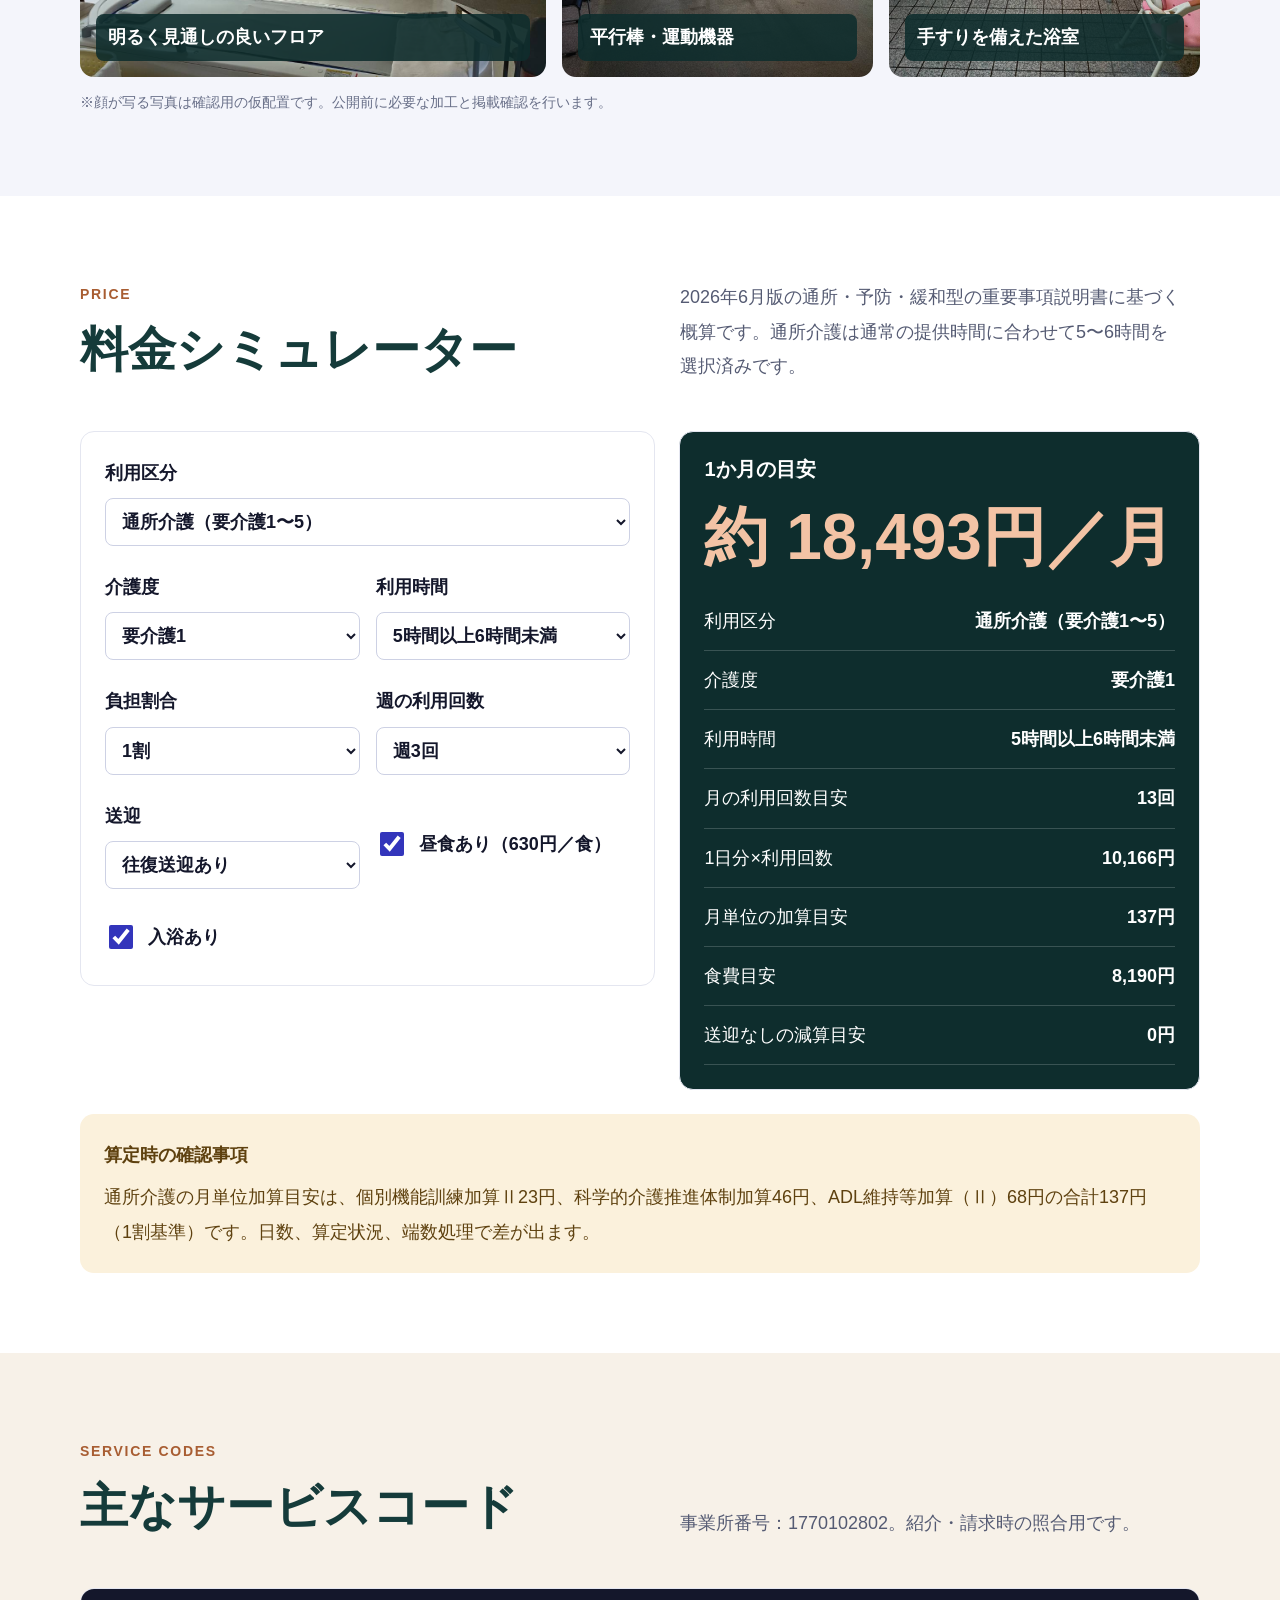
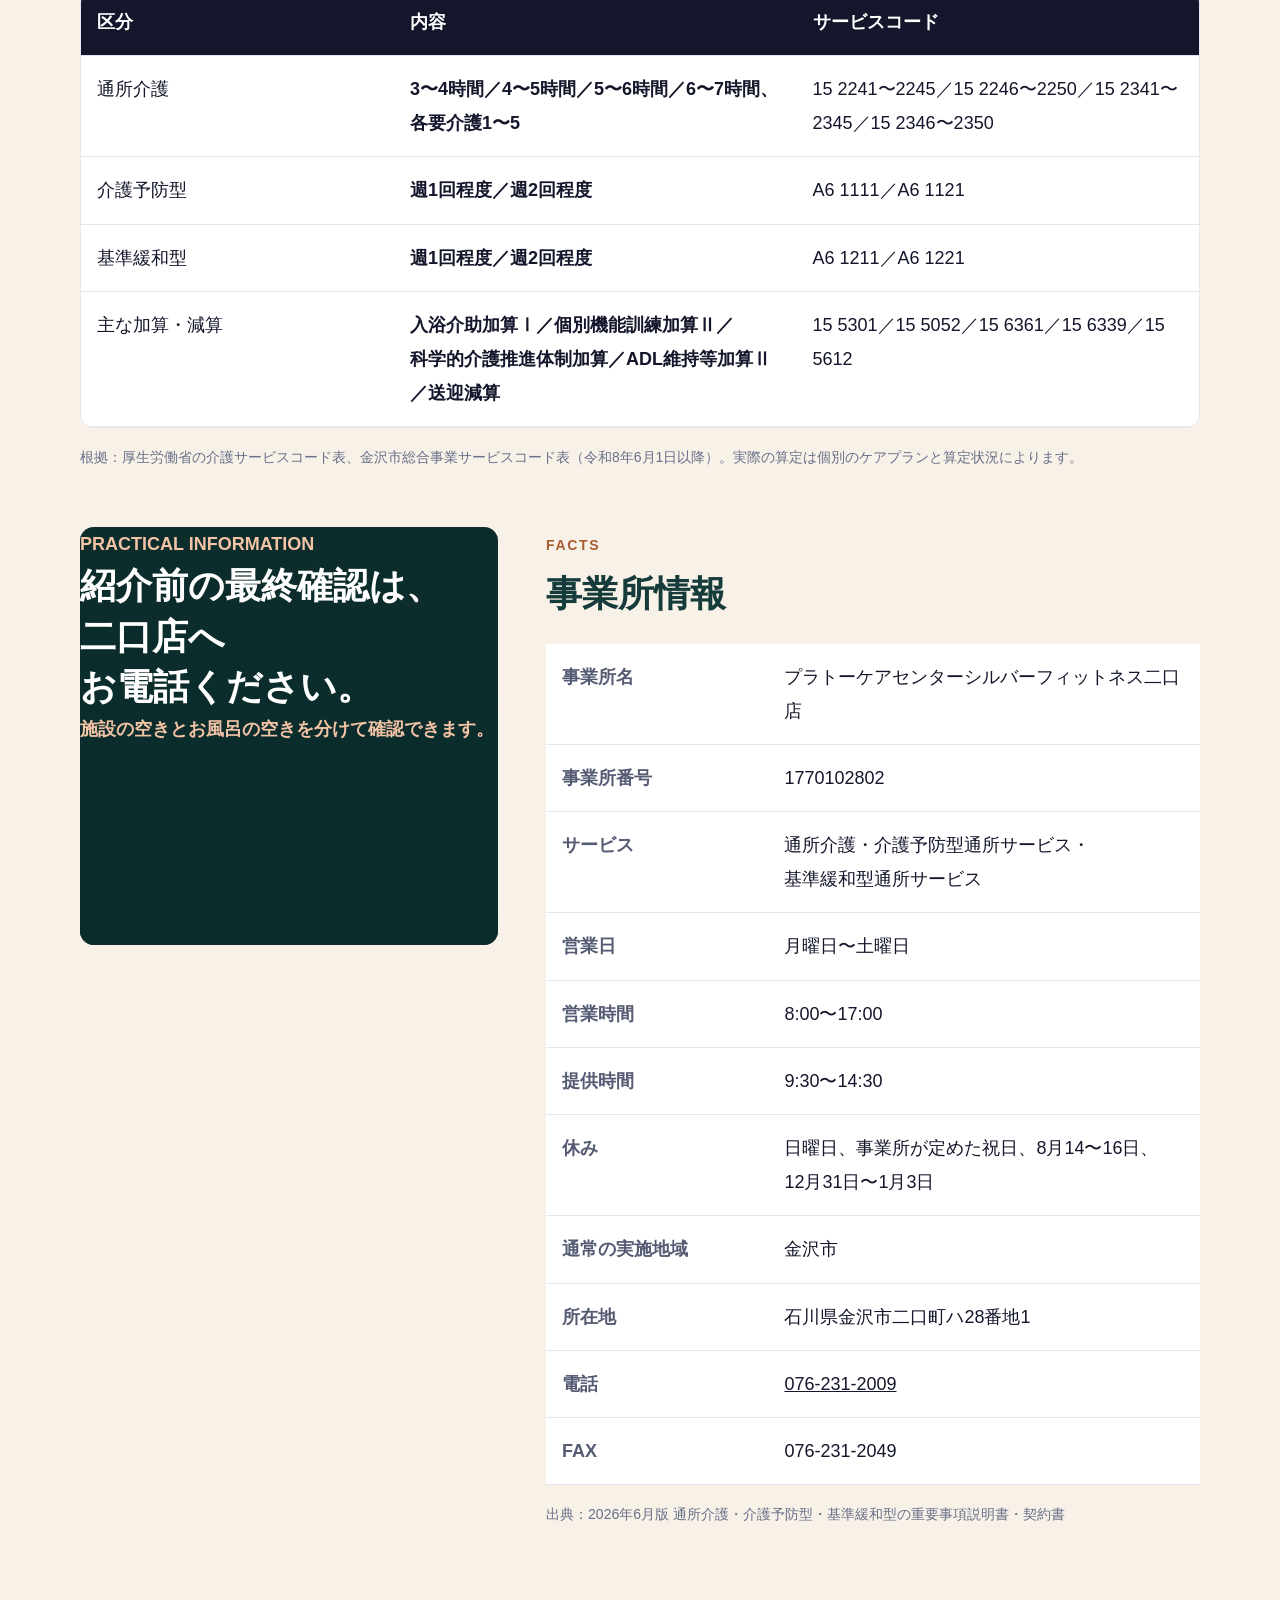
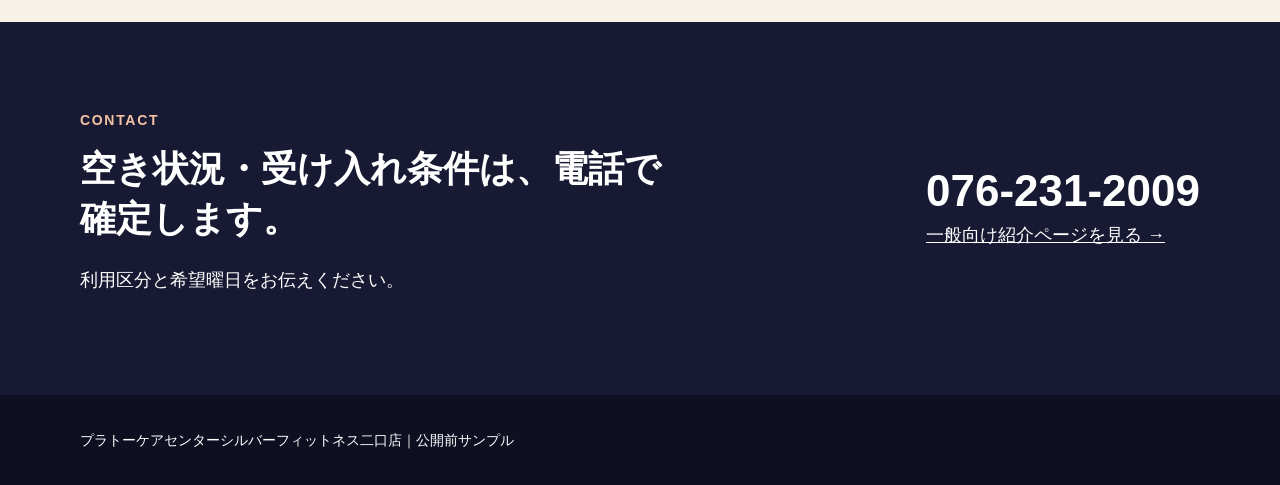
==== commit 8252e7c6: "ケアマネ向け導線とスマホ表示を調整" ====
--- a/futakuchi-caremanager.html
+++ b/futakuchi-caremanager.html
@@ -18,6 +18,7 @@
         <a href="#availability">空き状況</a>
         <a href="#acceptance">利用区分</a>
         <a href="#price">料金</a>
+        <a href="#codes">サービスコード</a>
         <a href="#facts">基本情報</a>
         <a class="nav-cta" href="tel:0762312009">電話で確認</a>
       </div>
@@ -85,7 +86,7 @@
           <article><span class="eyebrow">03 / MOVE</span><h3>予防程度の体操</h3><p>身体機能を維持し、在宅生活を続けられるよう、無理のない体操を継続します。</p></article>
         </div>
         <div class="facility-photo-grid" aria-label="二口店の設備と支援の様子">
-          <figure class="facility-photo facility-photo-wide"><img src="assets/futakuchi/staff-support.jpg" alt="広いフロアで利用者を支援する二口店のスタッフ"><figcaption>職員が状態を見ながら活動を支援します</figcaption></figure>
+          <figure class="facility-photo facility-photo-wide"><img src="assets/futakuchi/open-floor.jpg" alt="テーブルと椅子が並ぶ二口店のフロア"><figcaption>明るく見通しの良いフロア</figcaption></figure>
           <figure class="facility-photo"><img src="assets/futakuchi/exercise-room.jpg" alt="平行棒と運動機器を備えた二口店の運動スペース"><figcaption>平行棒・運動機器</figcaption></figure>
           <figure class="facility-photo"><img src="assets/futakuchi/bathroom.jpg" alt="手すりと洗い場を備えた二口店の浴室"><figcaption>手すりを備えた浴室</figcaption></figure>
         </div>
@@ -132,6 +133,16 @@
     </section>
 
     <section id="facts" class="steam">
+      <div class="inner" id="codes" style="margin-bottom:56px">
+        <div class="section-head"><div><span class="eyebrow">SERVICE CODES</span><h2>主なサービスコード</h2></div><p>事業所番号：1770102802。紹介・請求時の照合用です。</p></div>
+        <div class="availability-wrap"><table class="acceptance-table"><thead><tr><th>区分</th><th>内容</th><th>サービスコード</th></tr></thead><tbody>
+          <tr><td>通所介護</td><td>3〜4時間／4〜5時間／5〜6時間／6〜7時間、各要介護1〜5</td><td>15 2241〜2245／15 2246〜2250／15 2341〜2345／15 2346〜2350</td></tr>
+          <tr><td>介護予防型</td><td>週1回程度／週2回程度</td><td>A6 1111／A6 1121</td></tr>
+          <tr><td>基準緩和型</td><td>週1回程度／週2回程度</td><td>A6 1211／A6 1221</td></tr>
+          <tr><td>主な加算・減算</td><td>入浴介助加算Ⅰ／個別機能訓練加算Ⅱ／科学的介護推進体制加算／ADL維持等加算Ⅱ／送迎減算</td><td>15 5301／15 5052／15 6361／15 6339／15 5612</td></tr>
+        </tbody></table></div>
+        <p class="source-note">根拠：厚生労働省の介護サービスコード表、金沢市総合事業サービスコード表（令和8年6月1日以降）。実際の算定は個別のケアプランと算定状況によります。</p>
+      </div>
       <div class="inner facts-grid">
         <div class="facts-panel"><span>PRACTICAL INFORMATION</span><strong>紹介前の最終確認は、<br>二口店へお電話ください。</strong><span>施設の空きとお風呂の空きを分けて確認できます。</span></div>
         <div>
--- a/assets/futakuchi.css
+++ b/assets/futakuchi.css
@@ -45,13 +45,14 @@
 .btn-secondary{background:#fff;color:var(--pds-primary);border-color:var(--pds-primary);}
 .hero .btn-primary{background:#fff;color:var(--futakuchi-deep);}
 .hero .text-link{color:#fff;text-underline-offset:6px;font-weight:700;}
-.hero-symbol{aspect-ratio:1;border:1px solid rgba(255,255,255,.28);border-radius:14px;padding:32px;background:linear-gradient(145deg,rgba(255,255,255,.10),rgba(255,255,255,.03));display:grid;grid-template-rows:auto 1fr;gap:24px;box-shadow:0 32px 80px rgba(0,0,0,.24);}
-.hero-symbol-label{font:700 18px var(--pds-font-ui);letter-spacing:.08em;}
-.hero-symbol-grid{display:grid;grid-template-columns:1fr 1fr;grid-template-rows:1fr 1fr;gap:12px;}
-.hero-symbol-grid div{border-radius:8px;padding:16px;background:rgba(255,255,255,.12);display:flex;flex-direction:column;justify-content:flex-end;}
-.hero-symbol-grid div:first-child{grid-row:1/3;background:var(--futakuchi-warm);}
-.hero-symbol-grid strong{font:900 26px/1.4 var(--pds-font-ui);}
-.hero-symbol-grid span{font-size:14px;}
+.hero-photo{position:relative;aspect-ratio:1;margin:0;border:1px solid rgba(255,255,255,.28);border-radius:14px;overflow:hidden;background:#fff;box-shadow:0 32px 80px rgba(0,0,0,.24);}
+.hero-photo::after{content:"";position:absolute;inset:42% 0 0;background:linear-gradient(to bottom,transparent,rgba(8,34,34,.94));pointer-events:none;}
+.hero-photo img{object-position:center 48%;}
+.hero-photo-caption{position:absolute;z-index:1;left:24px;right:24px;bottom:24px;display:grid;gap:8px;color:#fff;}
+.hero-photo-label{font:700 14px/1.5 var(--pds-font-ui);letter-spacing:.08em;}
+.hero-photo-caption>strong{font:900 26px/1.4 var(--pds-font-ui);}
+.hero-photo-points{display:flex;flex-wrap:wrap;gap:8px;}
+.hero-photo-points>span{padding:4px 12px;border:1px solid rgba(255,255,255,.48);border-radius:999px;background:rgba(14,45,45,.72);font:700 14px/1.5 var(--pds-font-ui);}
 
 .fact-band{background:#fff;border-bottom:1px solid var(--pds-border);}
 .fact-band-grid{display:grid;grid-template-columns:repeat(4,1fr);}
@@ -82,12 +83,16 @@
 .floor-copy h2{font:900 clamp(32px,4vw,48px)/1.4 var(--pds-font-ui);margin:8px 0 24px;color:var(--futakuchi-ink);}
 .floor-copy p{margin:0 0 16px;}
 .floor-square{aspect-ratio:1;border:2px solid var(--futakuchi-teal);border-radius:14px;padding:24px;background:#fff;display:grid;grid-template-columns:1.1fr .9fr;grid-template-rows:1fr 1fr;gap:16px;box-shadow:0 24px 64px rgba(15,72,70,.12);}
-.floor-zone{border-radius:8px;padding:24px;display:flex;flex-direction:column;justify-content:flex-end;min-width:0;}
+.floor-zone{position:relative;isolation:isolate;border-radius:8px;overflow:hidden;min-width:0;color:#fff;background:var(--futakuchi-deep);}
+.floor-zone::after{content:"";position:absolute;z-index:-1;inset:22% 0 0;background:linear-gradient(to bottom,transparent,rgba(6,31,31,.94));}
+.floor-zone>img{position:absolute;z-index:-2;inset:0;width:100%;height:100%;object-fit:cover;}
+.floor-zone-copy{height:100%;box-sizing:border-box;padding:24px;display:flex;flex-direction:column;justify-content:flex-end;}
 .floor-zone strong{font:900 26px/1.4 var(--pds-font-ui);}
 .floor-zone span{margin-top:8px;}
-.floor-zone.exercise{background:var(--futakuchi-teal);color:#fff;}
-.floor-zone.relax{background:var(--futakuchi-mint);color:var(--futakuchi-ink);}
-.floor-zone.bath{grid-row:1/3;background:var(--futakuchi-warm);color:#fff;}
+.floor-zone.bath{grid-row:1/3;}
+.floor-zone.bath>img{object-position:center;}
+.floor-zone.exercise>img{object-position:center 52%;}
+.floor-zone.relax>img{object-position:center 44%;}
 .floor-caption{margin:16px 0 0;color:var(--pds-text-muted);font-size:14px;}
 
 .bath-layout{display:grid;grid-template-columns:1.18fr .82fr;gap:48px;align-items:center;}
@@ -155,7 +160,10 @@
 .notice strong{display:block;margin-bottom:8px;}
 
 .facts-grid{display:grid;grid-template-columns:.78fr 1.22fr;gap:48px;align-items:start;}
-.facts-panel{aspect-ratio:1;border-radius:14px;background:var(--futakuchi-deep);color:#fff;padding:32px;display:flex;flex-direction:column;justify-content:space-between;}
+.facts-panel{position:relative;isolation:isolate;aspect-ratio:1;border-radius:14px;overflow:hidden;background:var(--futakuchi-deep);color:#fff;}
+.facts-panel::after{content:"";position:absolute;z-index:-1;inset:0;background:linear-gradient(180deg,rgba(9,44,43,.28),rgba(9,44,43,.96));}
+.facts-panel>img{position:absolute;z-index:-2;inset:0;width:100%;height:100%;object-fit:cover;object-position:center;}
+.facts-panel-copy{height:100%;box-sizing:border-box;padding:32px;display:flex;flex-direction:column;justify-content:space-between;}
 .facts-panel strong{font:900 36px/1.4 var(--pds-font-ui);}
 .facts-panel span{display:block;color:#F3C3A5;font-weight:700;}
 .fact-table th{width:34%;color:var(--pds-text-sub);}
@@ -197,7 +205,7 @@
 @media(max-width:900px){
   .nav-links a:not(.nav-cta){display:none;}
   .hero-grid,.section-head,.floor-layout,.bath-layout,.facts-grid,.contact-row,.simulator{grid-template-columns:1fr;}
-  .hero-symbol{max-width:640px;}
+  .hero-photo{width:min(100%,640px);}
   .fact-band-grid{grid-template-columns:1fr 1fr;}
   .fact-item:nth-child(2){border-right:1px solid var(--pds-border);}
   .activity-grid,.cm-flow,.facility-photo-grid,.audience-grid{grid-template-columns:1fr;}
@@ -211,18 +219,18 @@
 }
 
 @media(max-width:620px){
+  h1,h2,h3{word-break:auto-phrase;overflow-wrap:anywhere;text-wrap:balance;}
   .inner{width:min(100% - 32px,1120px);}
   .hero{padding-block:48px;}
   .hero-grid{gap:40px;}
-  .hero-symbol{padding:16px;}
-  .hero-symbol-grid strong{font-size:20px;}
-  .hero-symbol-grid span{font-size:14px;}
+  .hero-photo-caption{left:16px;right:16px;bottom:16px;}
+  .hero-photo-caption>strong{font-size:20px;}
   .fact-band-grid,.activity-grid,.day-flow,.quick-facts,.form-grid{grid-template-columns:1fr;}
   .fact-item{border-right:1px solid var(--pds-border);}
   section{padding-block:64px;}
   .section-head{gap:16px;margin-bottom:32px;}
   .floor-square{padding:16px;gap:8px;}
-  .floor-zone{padding:16px;}
+  .floor-zone-copy{padding:16px;}
   .floor-zone strong{font-size:20px;}
   .floor-zone span{font-size:14px;line-height:1.6;}
   .bath-visual{min-height:360px;}
@@ -235,6 +243,18 @@
   .contact-row{gap:24px;}
   .breakdown li{display:grid;gap:4px;}
   .breakdown b{text-align:left;}
+	#codes{scroll-margin-top:80px;}
+	#codes .availability-wrap{overflow:visible;}
+	#codes .acceptance-table,#codes .acceptance-table tbody,#codes .acceptance-table tr,#codes .acceptance-table td{display:block;width:100%;}
+	#codes .acceptance-table thead{display:none;}
+	#codes .acceptance-table tr{margin-bottom:12px;overflow:hidden;border:1px solid var(--pds-border);border-radius:12px;background:#fff;}
+	#codes .acceptance-table td{display:grid;grid-template-columns:128px minmax(0,1fr);gap:12px;padding:12px 14px;border:0;border-bottom:1px solid var(--pds-border);}
+	#codes .acceptance-table td:nth-child(2){width:100%;font-weight:400;}
+	#codes .acceptance-table td::before{color:var(--pds-primary);font-weight:900;white-space:nowrap;}
+	#codes .acceptance-table td:nth-child(1)::before{content:"区分";}
+	#codes .acceptance-table td:nth-child(2)::before{content:"内容";}
+	#codes .acceptance-table td:nth-child(3)::before{content:"サービスコード";}
+	#codes .acceptance-table tr:last-child td:not(:last-child){border-bottom:1px solid var(--pds-border);}
 }
 
 @media(prefers-reduced-motion:reduce){html{scroll-behavior:auto;}}
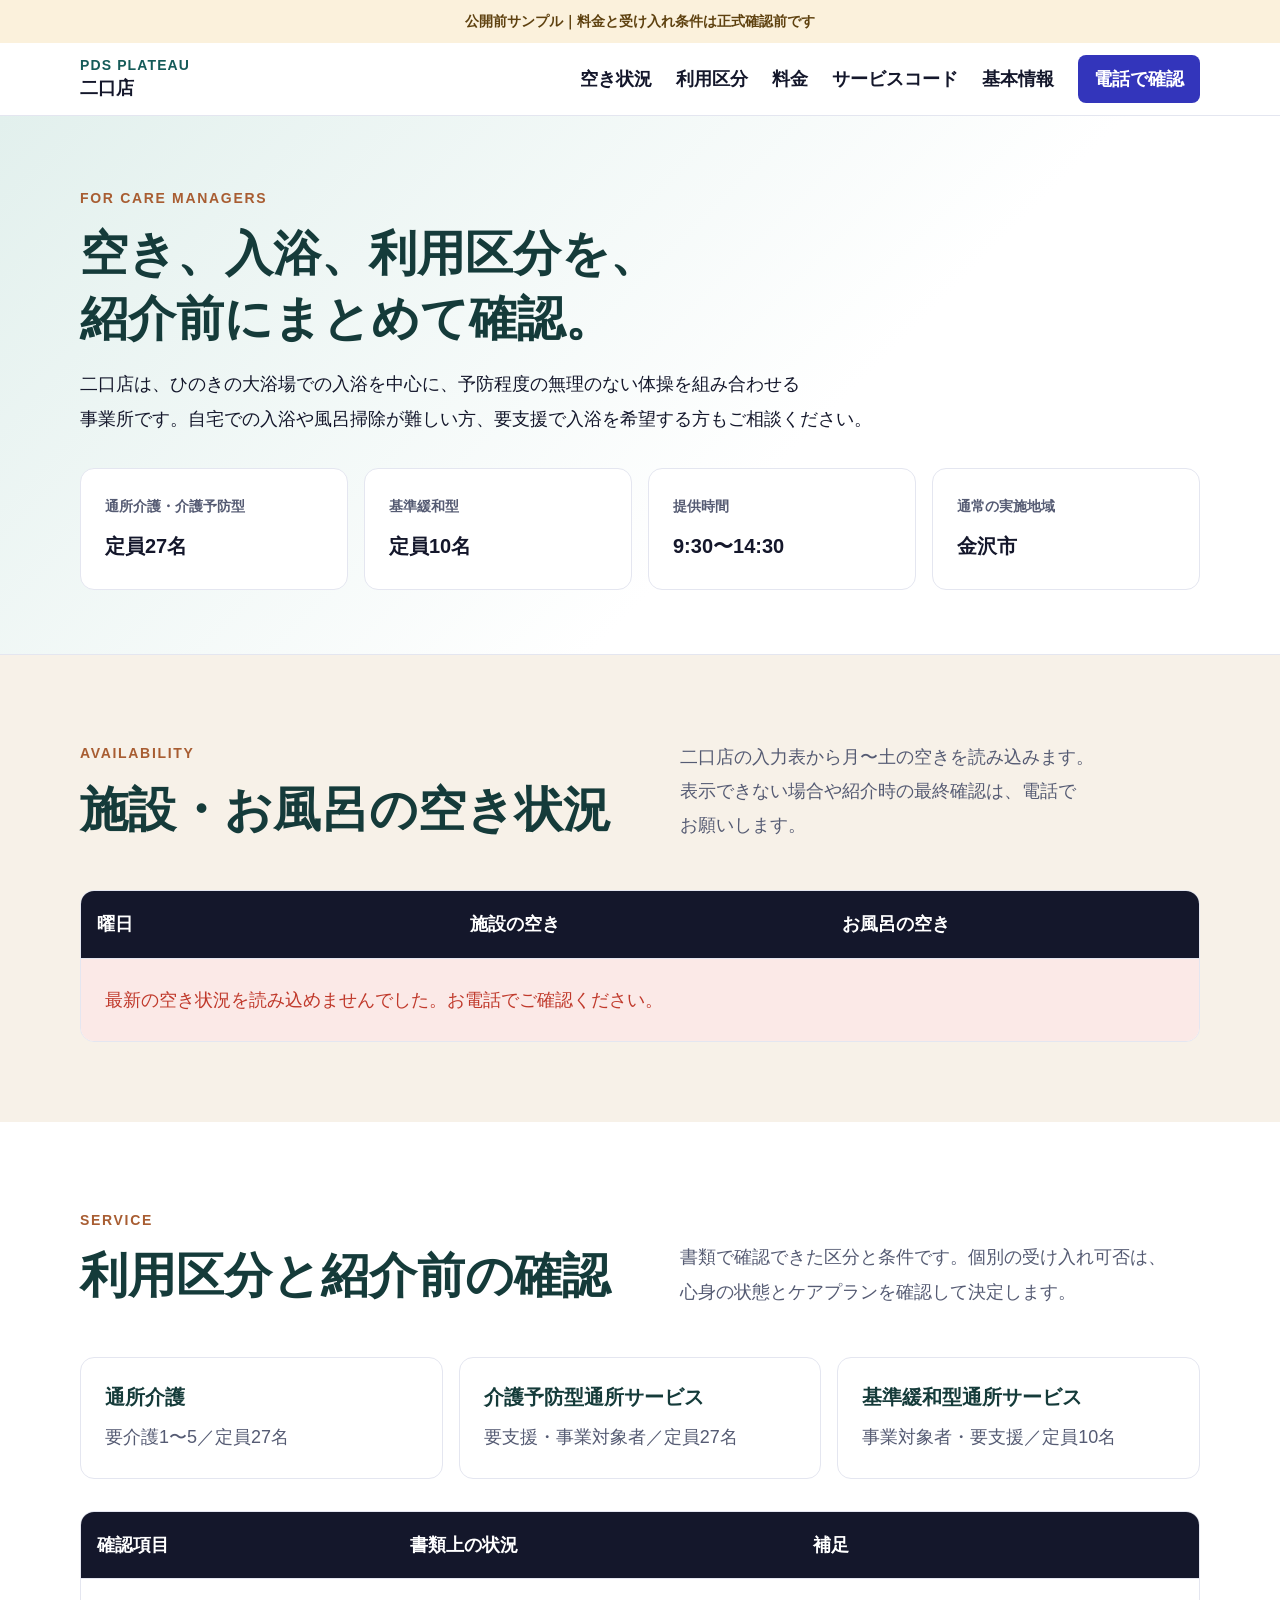
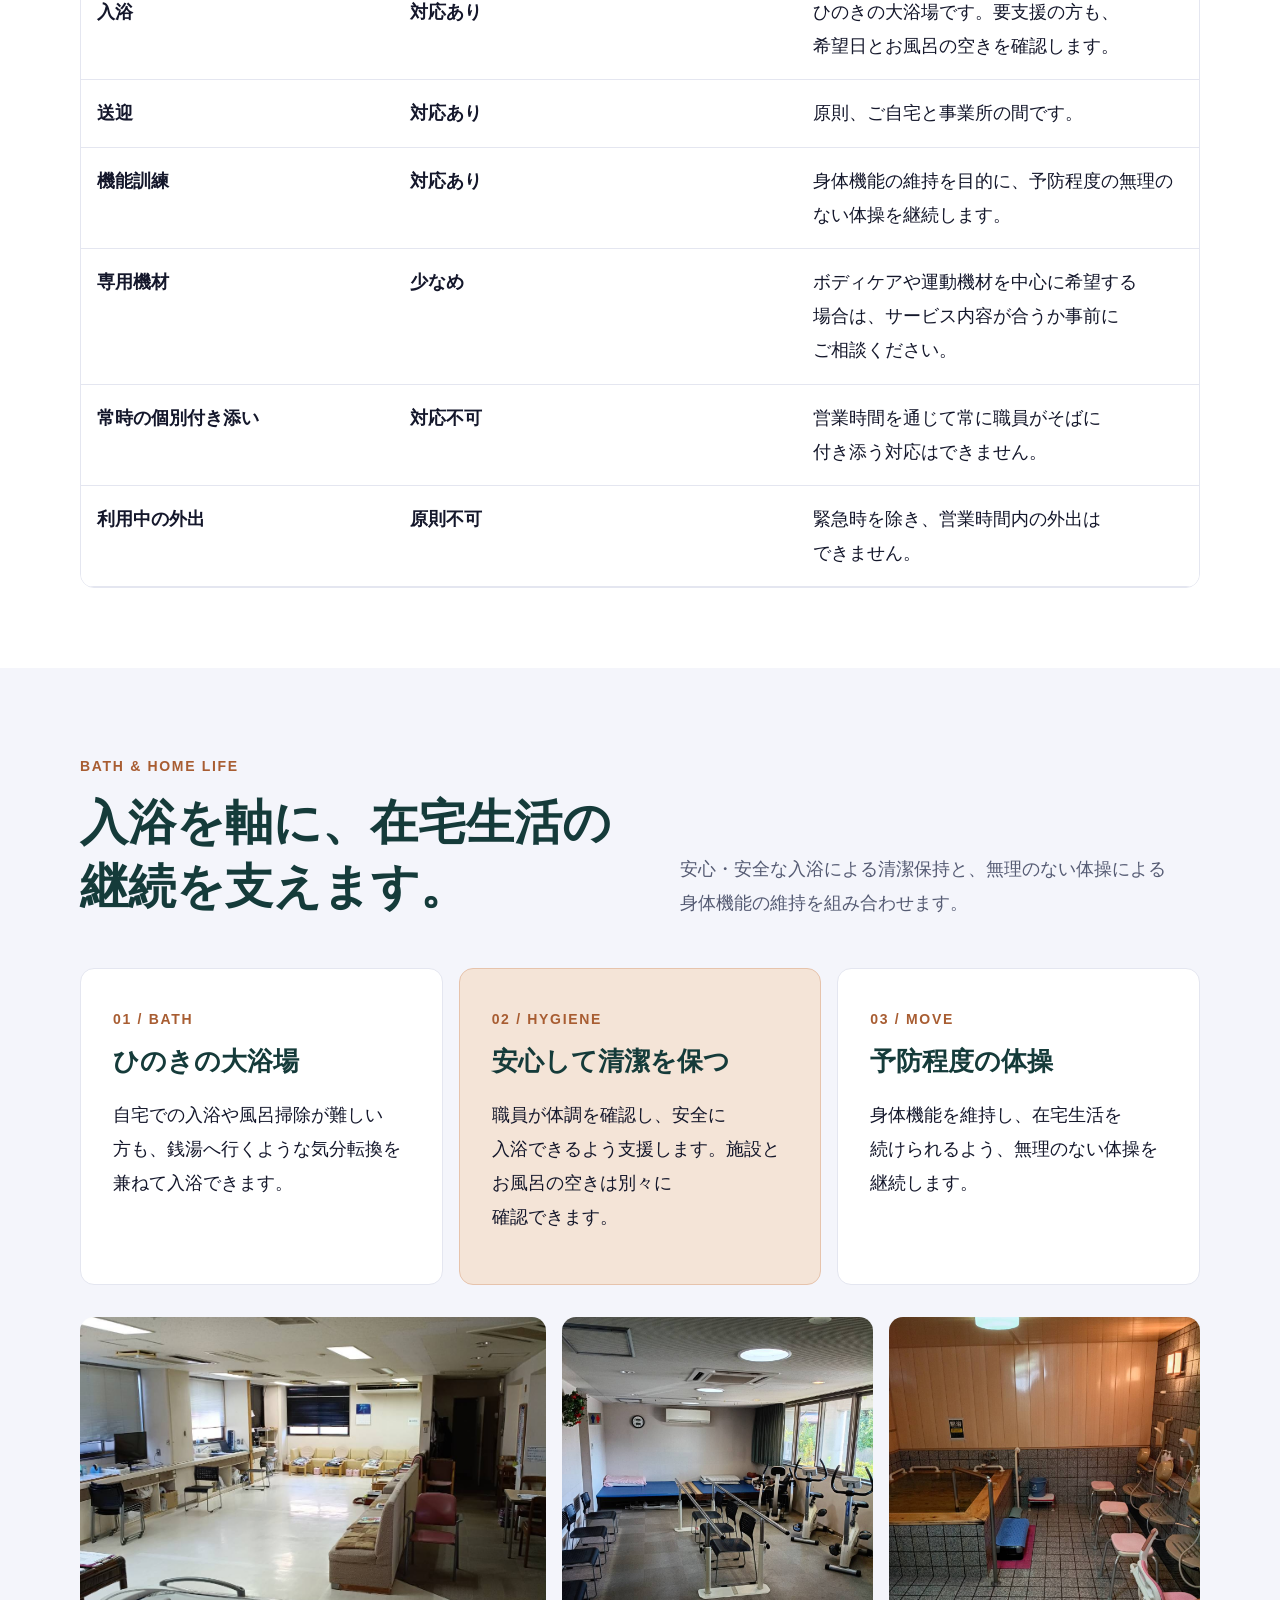
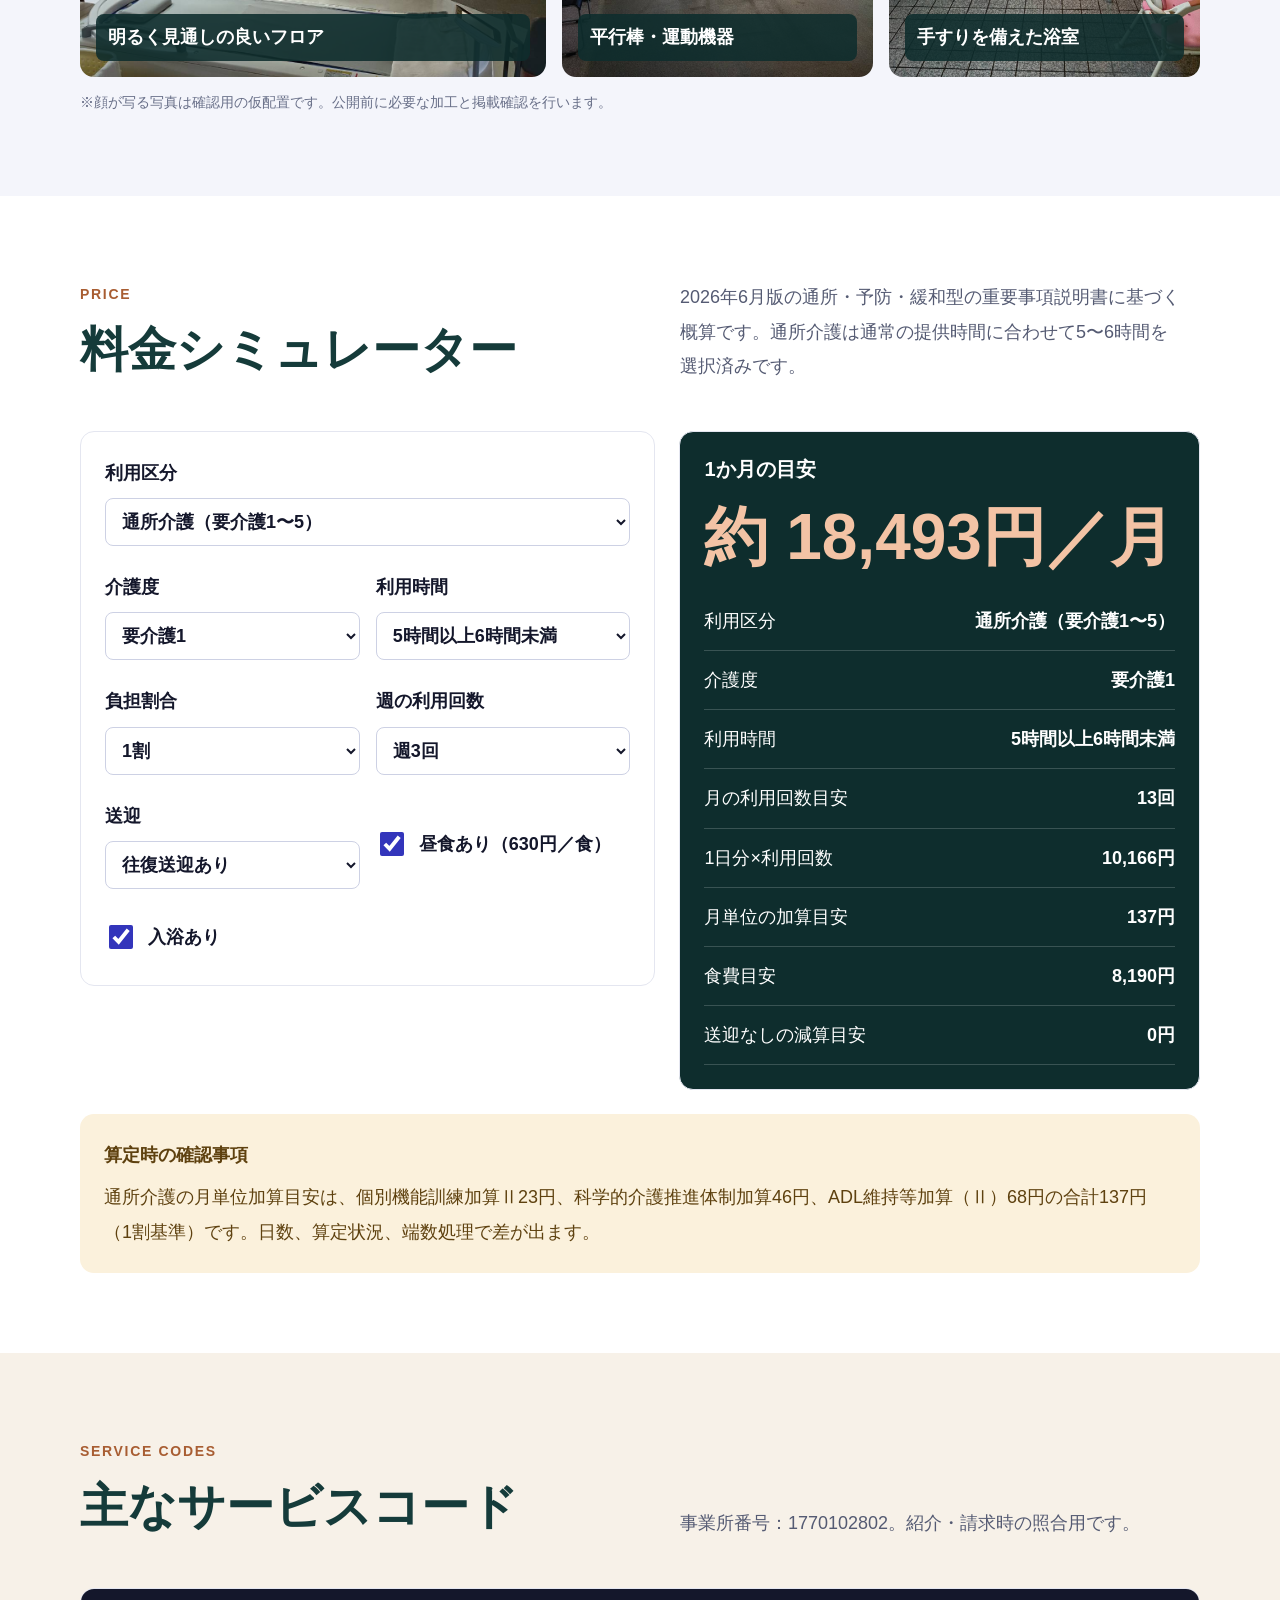
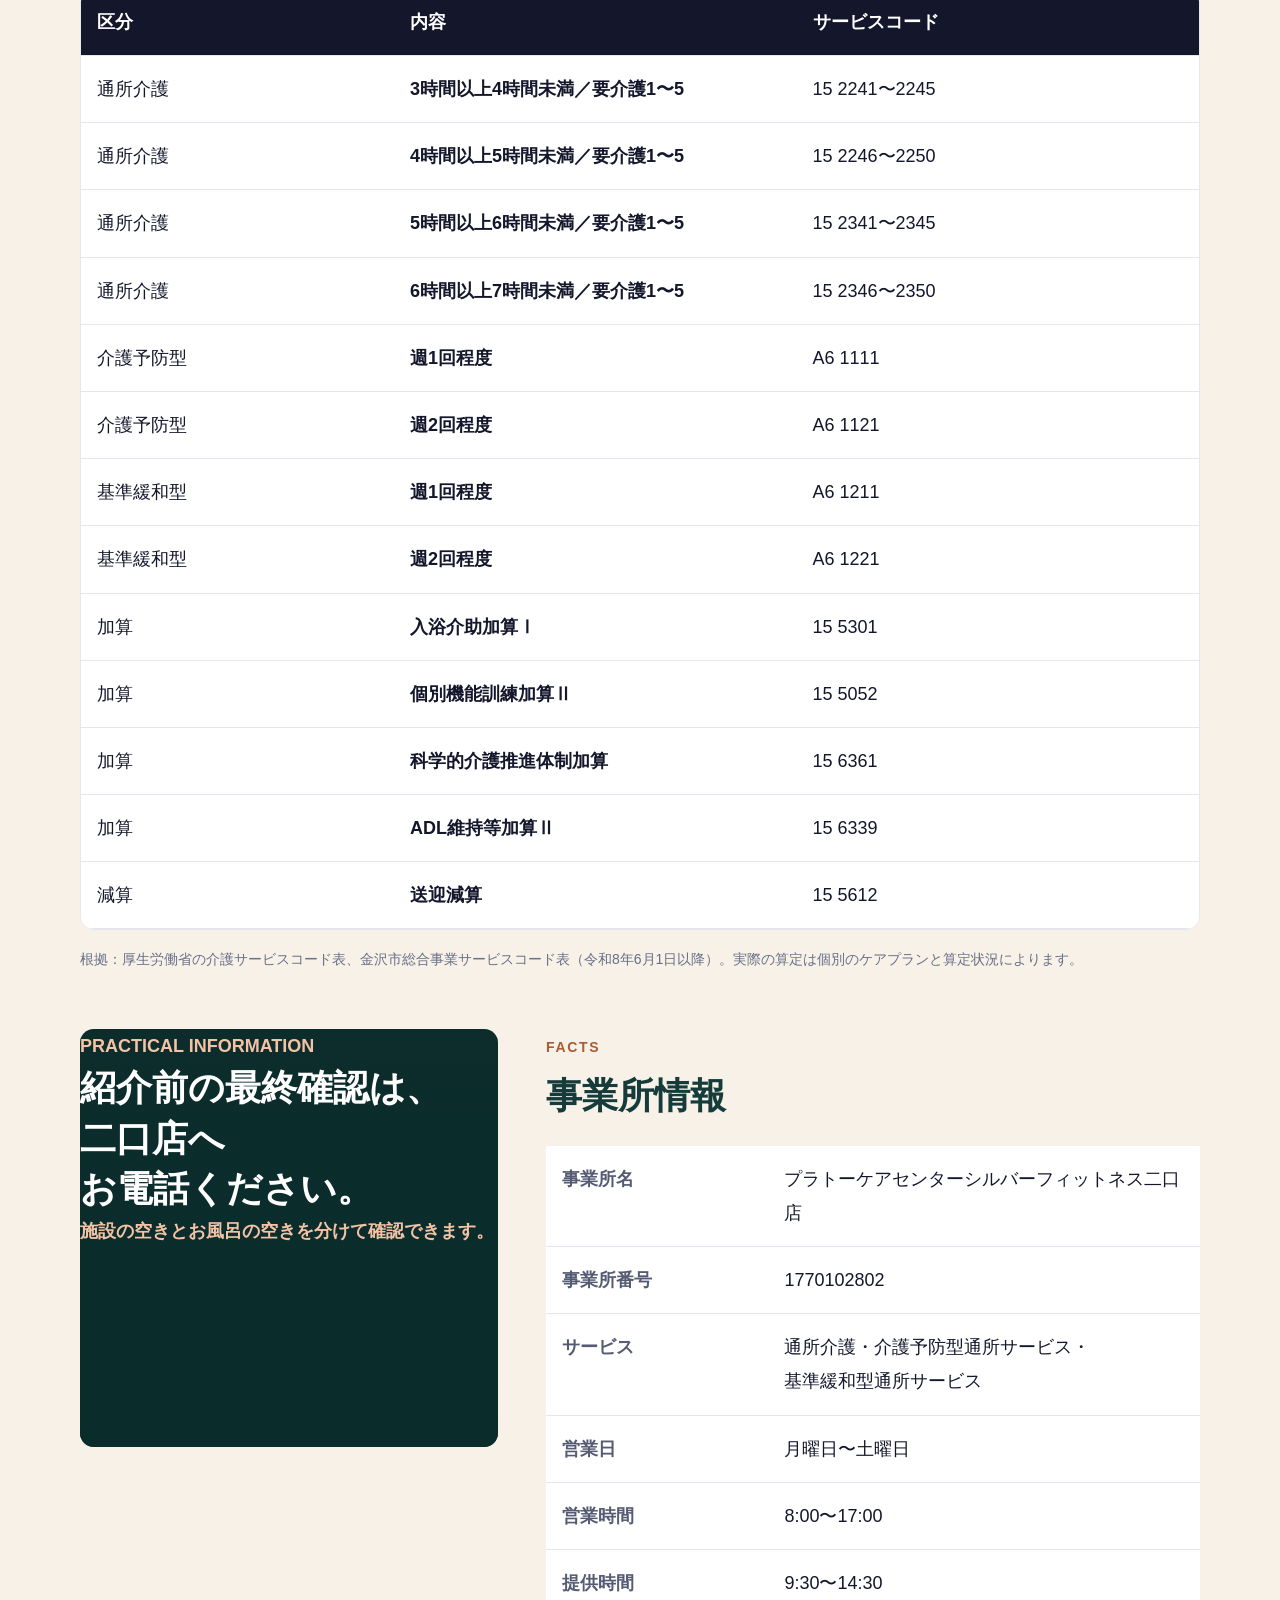
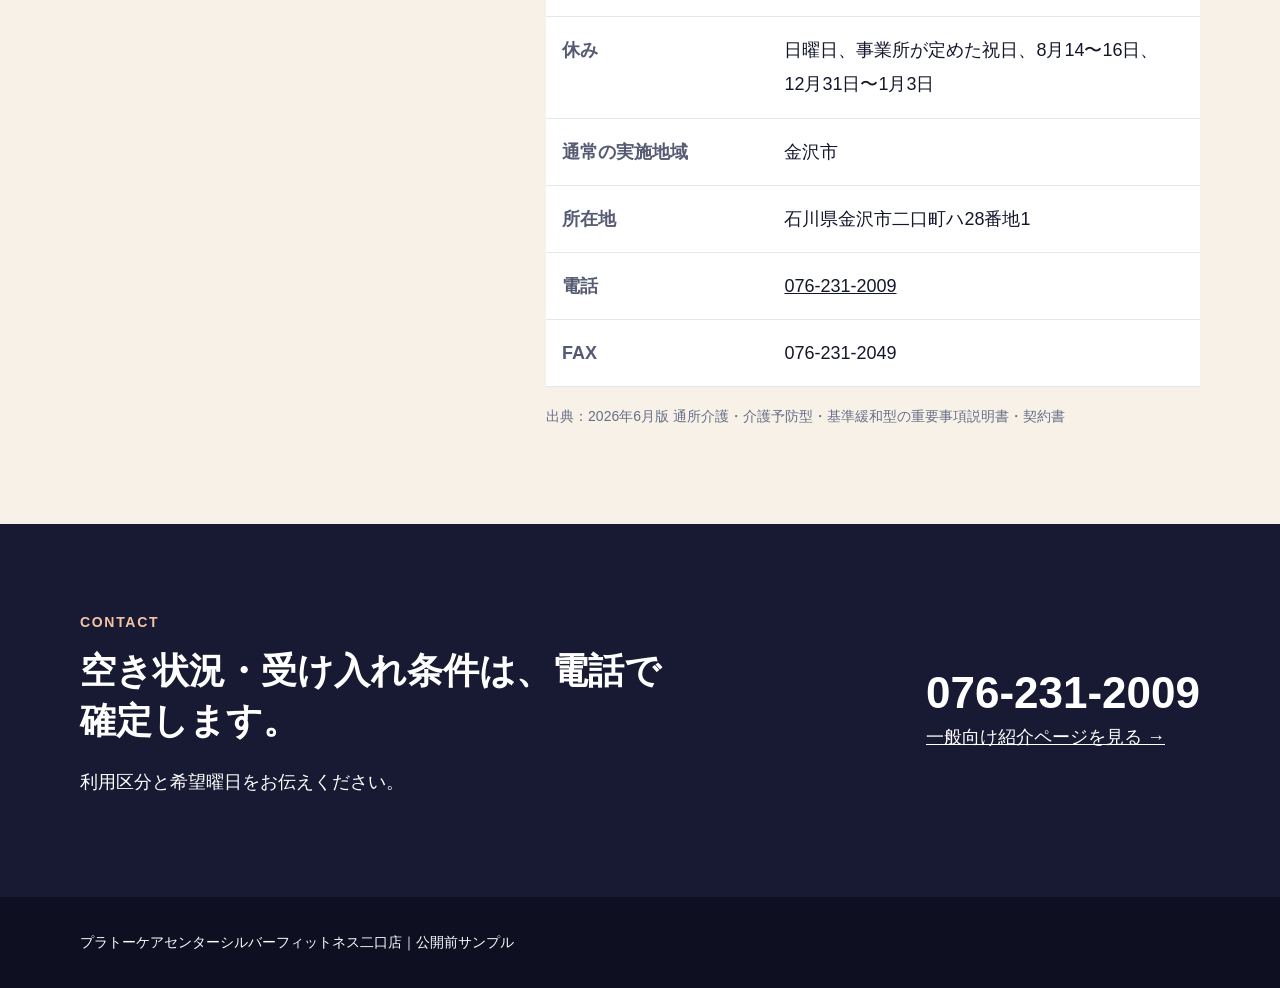
==== commit a983a64e: "サービスコードを項目ごとに整理" ====
--- a/futakuchi-caremanager.html
+++ b/futakuchi-caremanager.html
@@ -136,10 +136,19 @@
       <div class="inner" id="codes" style="margin-bottom:56px">
         <div class="section-head"><div><span class="eyebrow">SERVICE CODES</span><h2>主なサービスコード</h2></div><p>事業所番号：1770102802。紹介・請求時の照合用です。</p></div>
         <div class="availability-wrap"><table class="acceptance-table"><thead><tr><th>区分</th><th>内容</th><th>サービスコード</th></tr></thead><tbody>
-          <tr><td>通所介護</td><td>3〜4時間／4〜5時間／5〜6時間／6〜7時間、各要介護1〜5</td><td>15 2241〜2245／15 2246〜2250／15 2341〜2345／15 2346〜2350</td></tr>
-          <tr><td>介護予防型</td><td>週1回程度／週2回程度</td><td>A6 1111／A6 1121</td></tr>
-          <tr><td>基準緩和型</td><td>週1回程度／週2回程度</td><td>A6 1211／A6 1221</td></tr>
-          <tr><td>主な加算・減算</td><td>入浴介助加算Ⅰ／個別機能訓練加算Ⅱ／科学的介護推進体制加算／ADL維持等加算Ⅱ／送迎減算</td><td>15 5301／15 5052／15 6361／15 6339／15 5612</td></tr>
+          <tr><td>通所介護</td><td>3時間以上4時間未満／要介護1〜5</td><td>15 2241〜2245</td></tr>
+          <tr><td>通所介護</td><td>4時間以上5時間未満／要介護1〜5</td><td>15 2246〜2250</td></tr>
+          <tr><td>通所介護</td><td>5時間以上6時間未満／要介護1〜5</td><td>15 2341〜2345</td></tr>
+          <tr><td>通所介護</td><td>6時間以上7時間未満／要介護1〜5</td><td>15 2346〜2350</td></tr>
+          <tr><td>介護予防型</td><td>週1回程度</td><td>A6 1111</td></tr>
+          <tr><td>介護予防型</td><td>週2回程度</td><td>A6 1121</td></tr>
+          <tr><td>基準緩和型</td><td>週1回程度</td><td>A6 1211</td></tr>
+          <tr><td>基準緩和型</td><td>週2回程度</td><td>A6 1221</td></tr>
+          <tr><td>加算</td><td>入浴介助加算Ⅰ</td><td>15 5301</td></tr>
+          <tr><td>加算</td><td>個別機能訓練加算Ⅱ</td><td>15 5052</td></tr>
+          <tr><td>加算</td><td>科学的介護推進体制加算</td><td>15 6361</td></tr>
+          <tr><td>加算</td><td>ADL維持等加算Ⅱ</td><td>15 6339</td></tr>
+          <tr><td>減算</td><td>送迎減算</td><td>15 5612</td></tr>
         </tbody></table></div>
         <p class="source-note">根拠：厚生労働省の介護サービスコード表、金沢市総合事業サービスコード表（令和8年6月1日以降）。実際の算定は個別のケアプランと算定状況によります。</p>
       </div>
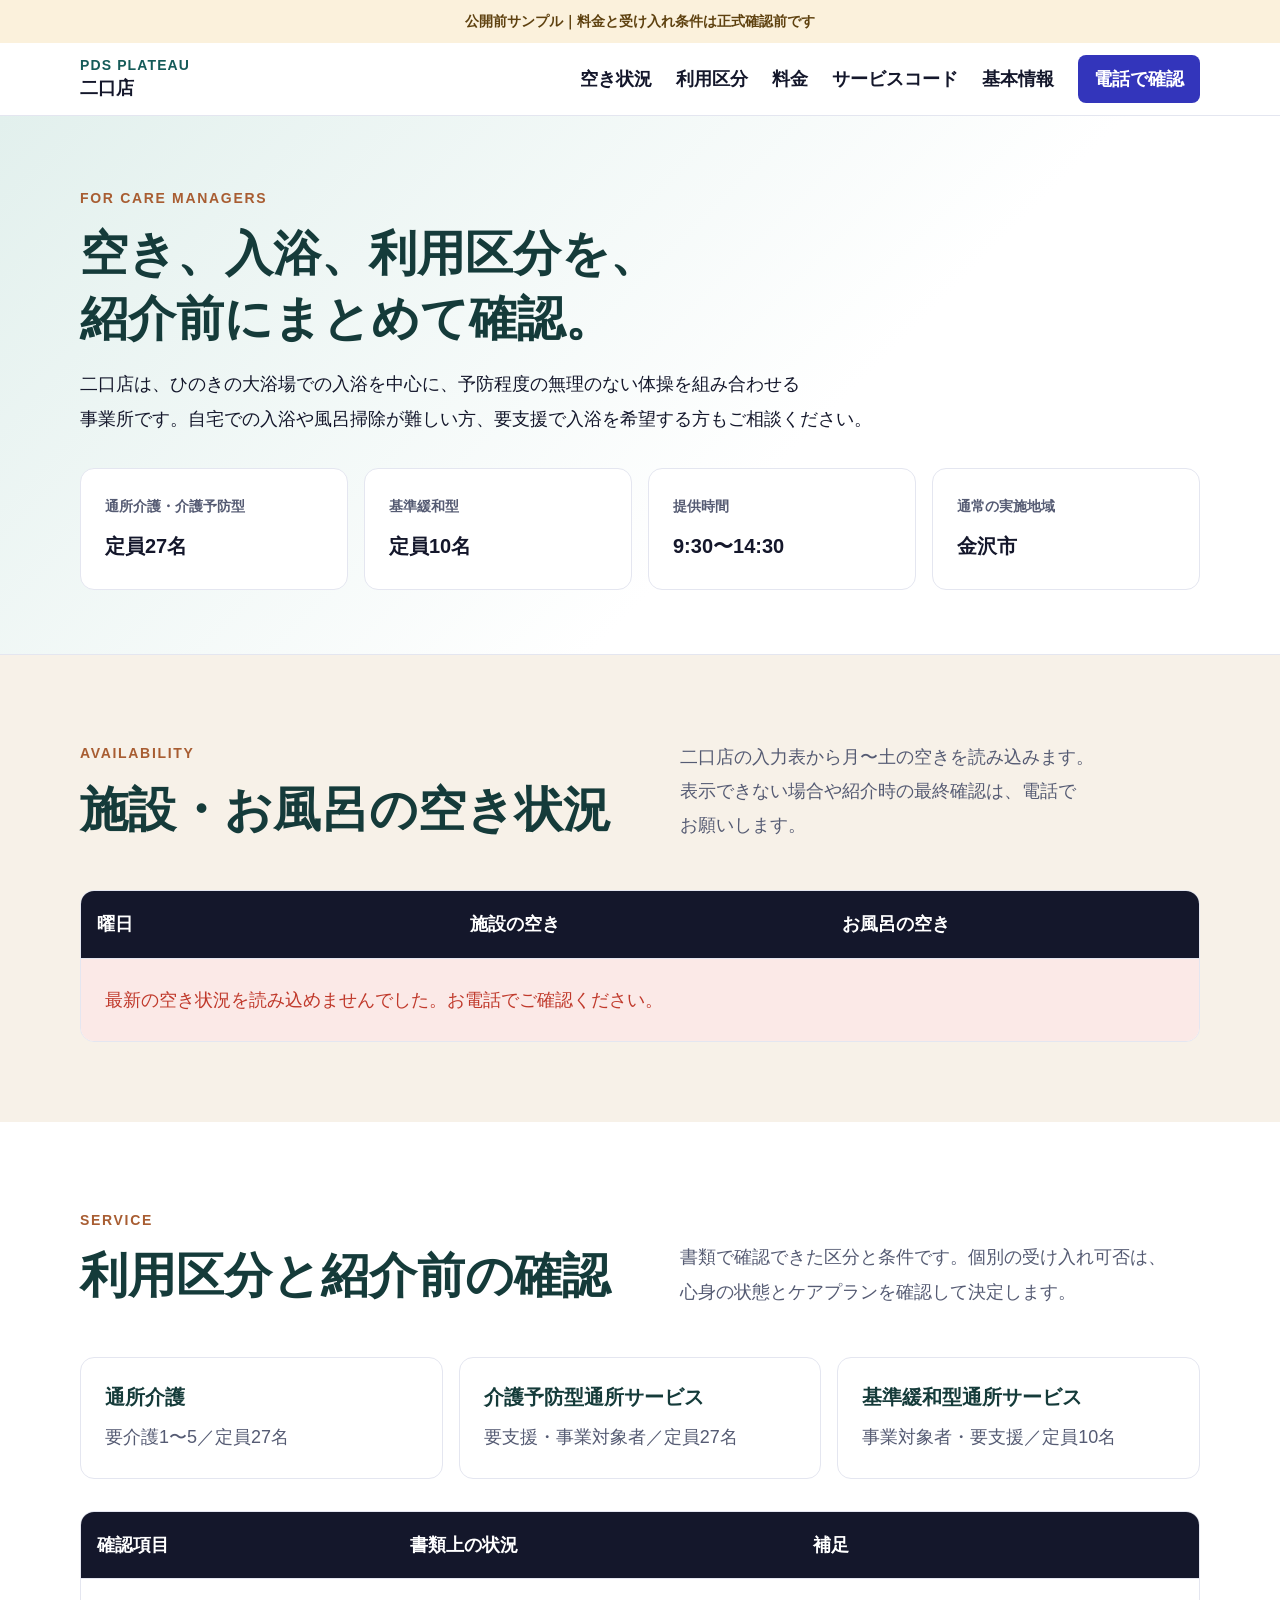
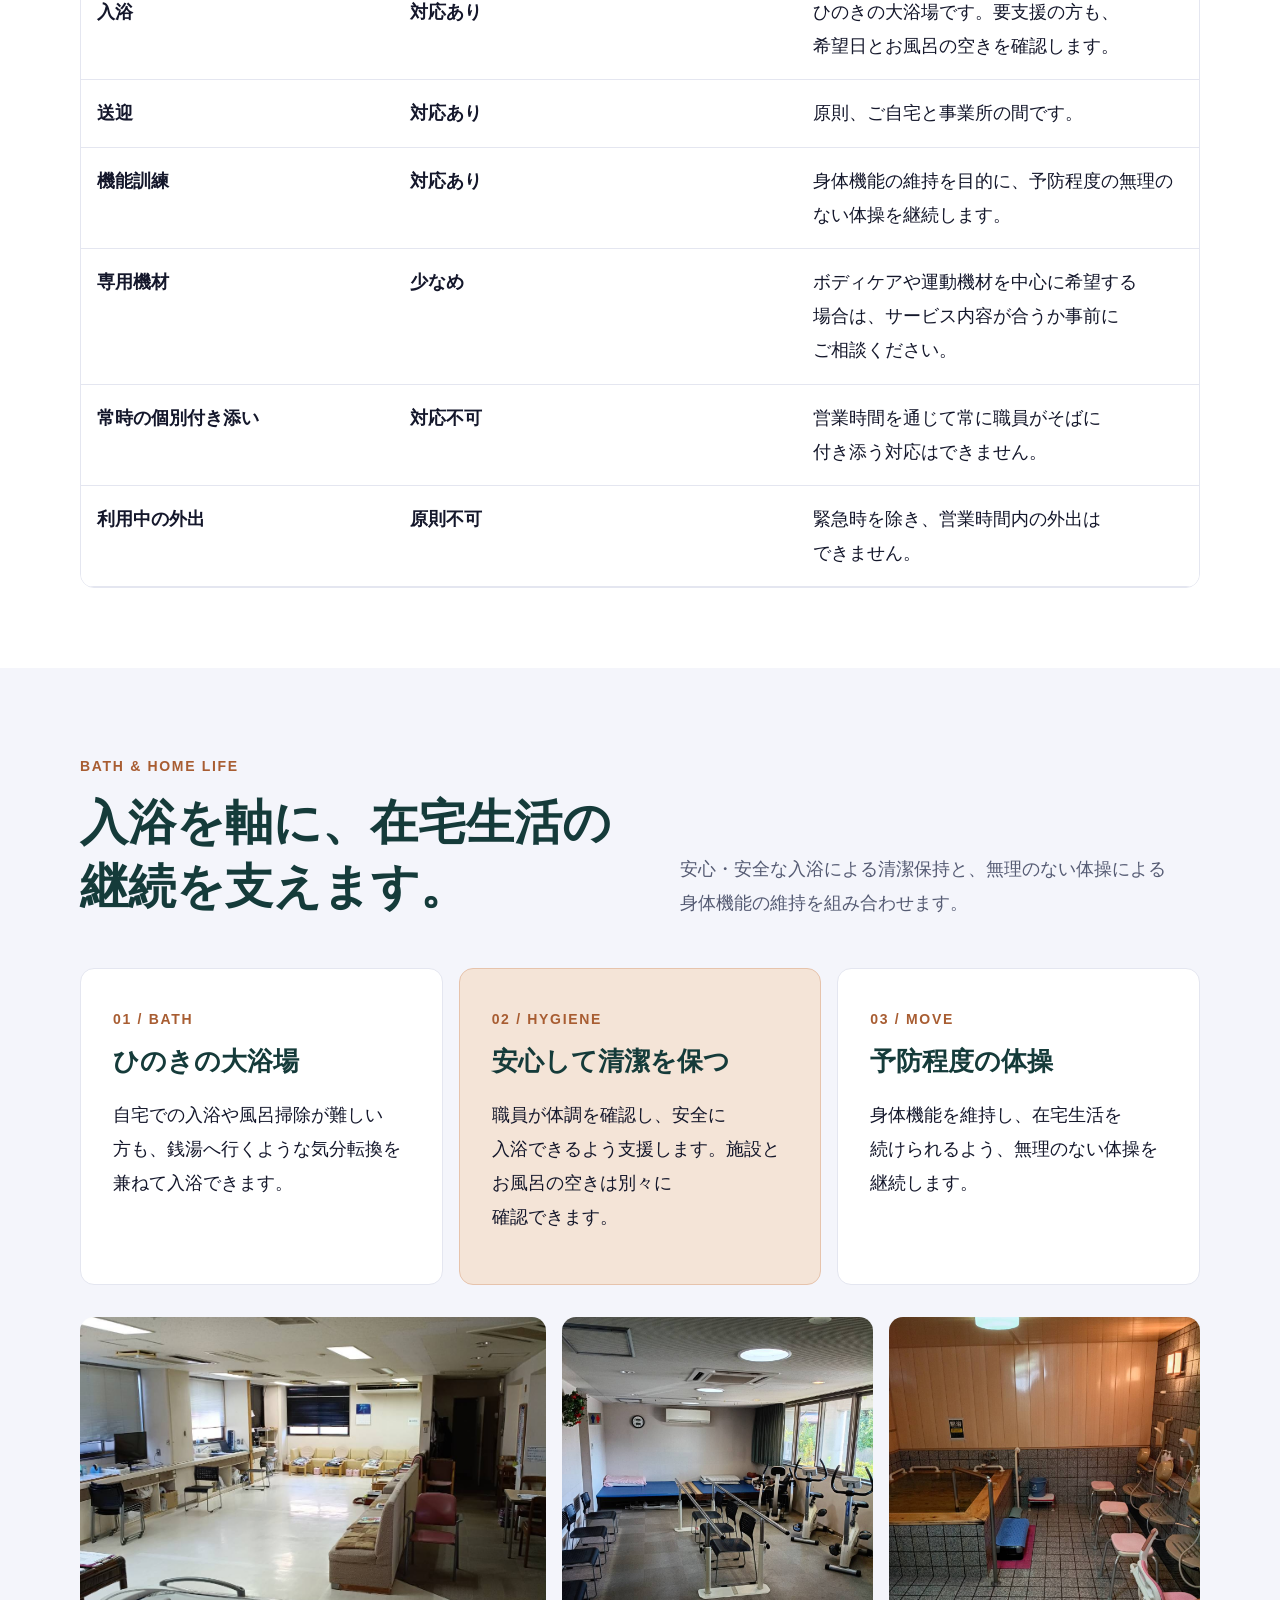
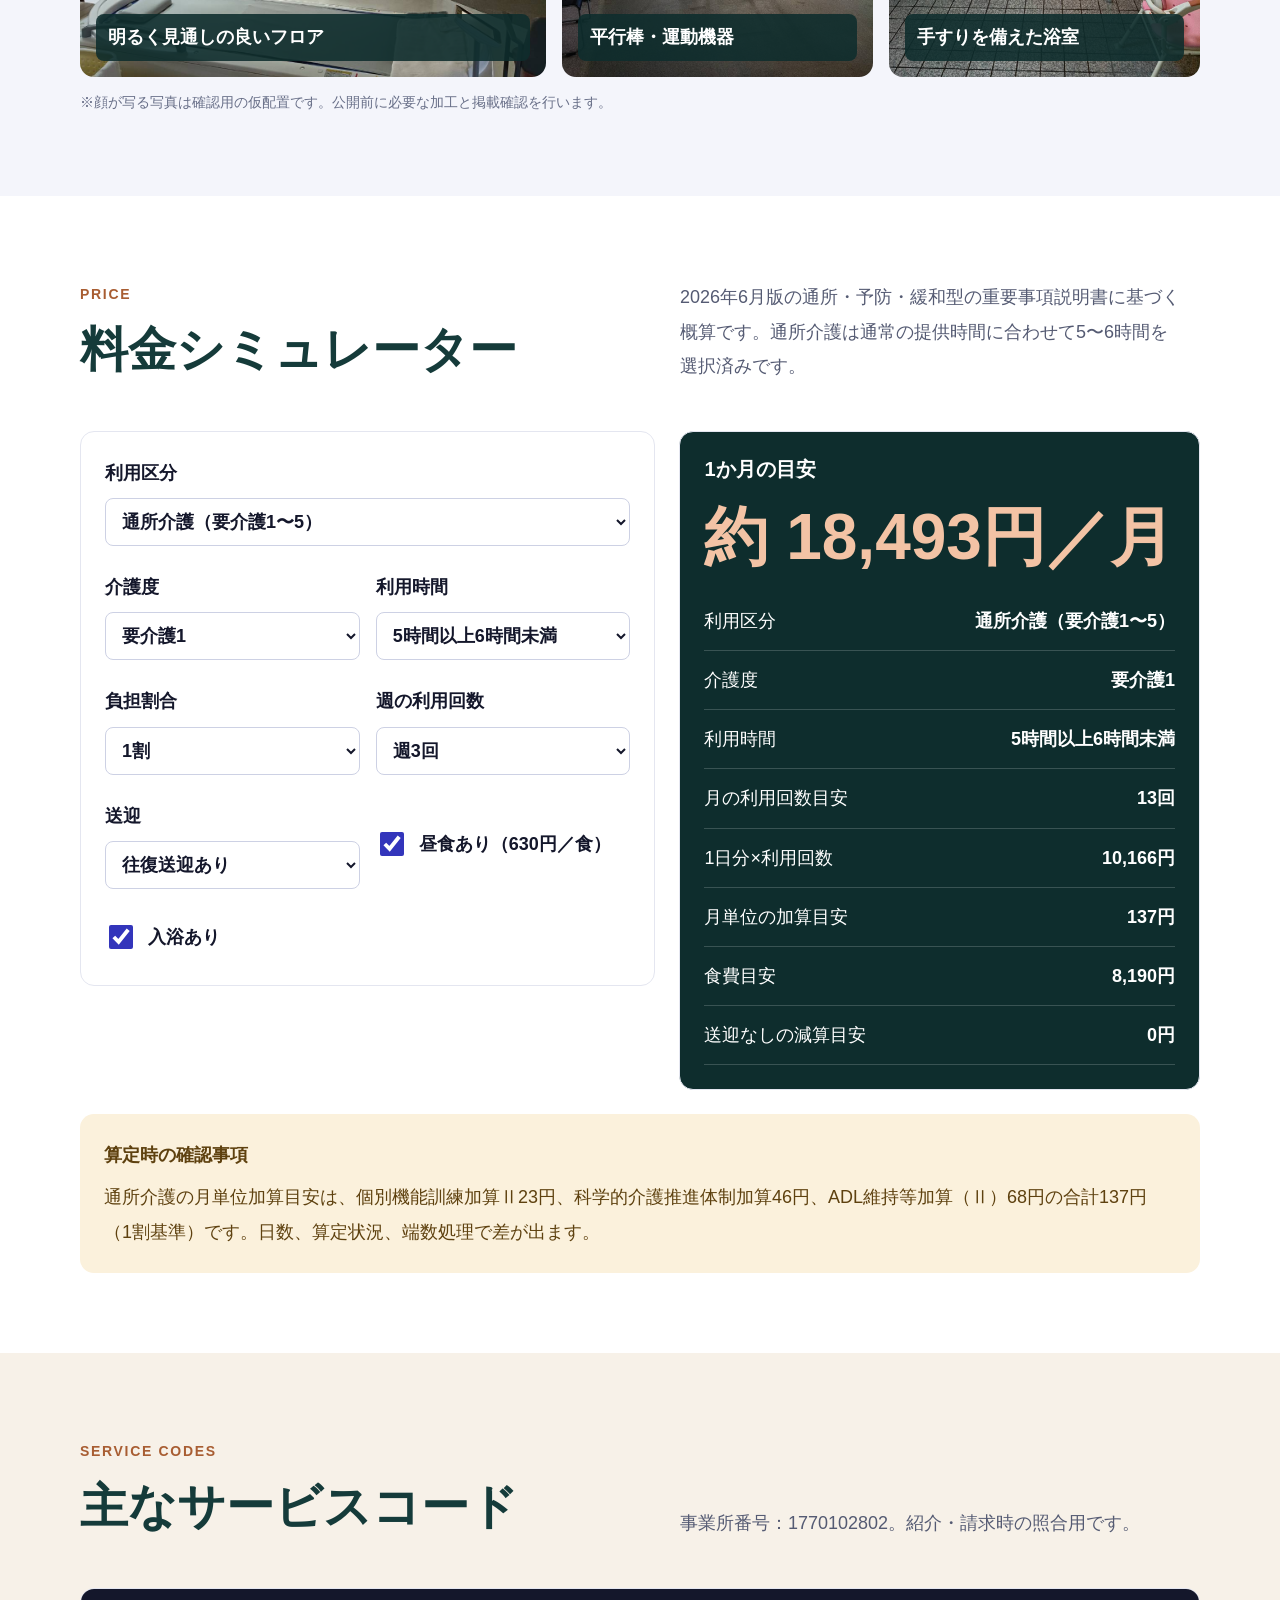
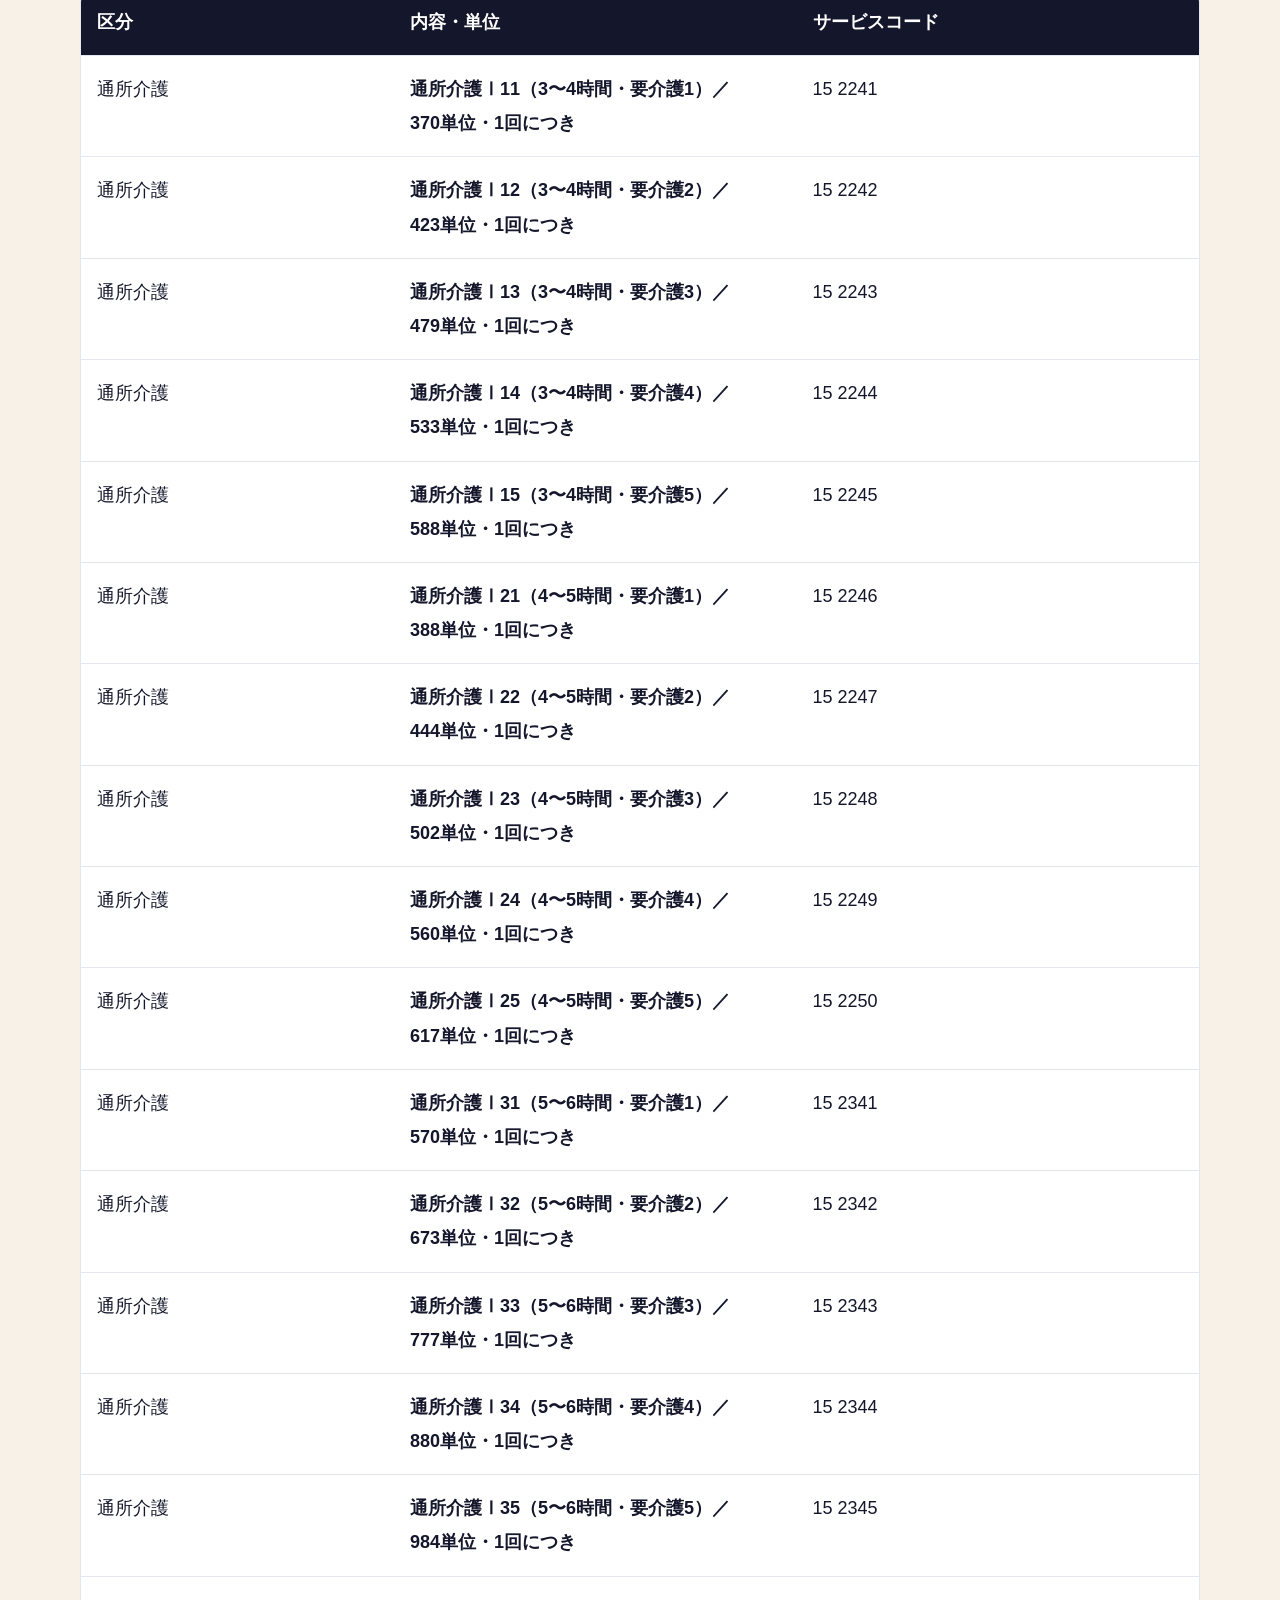
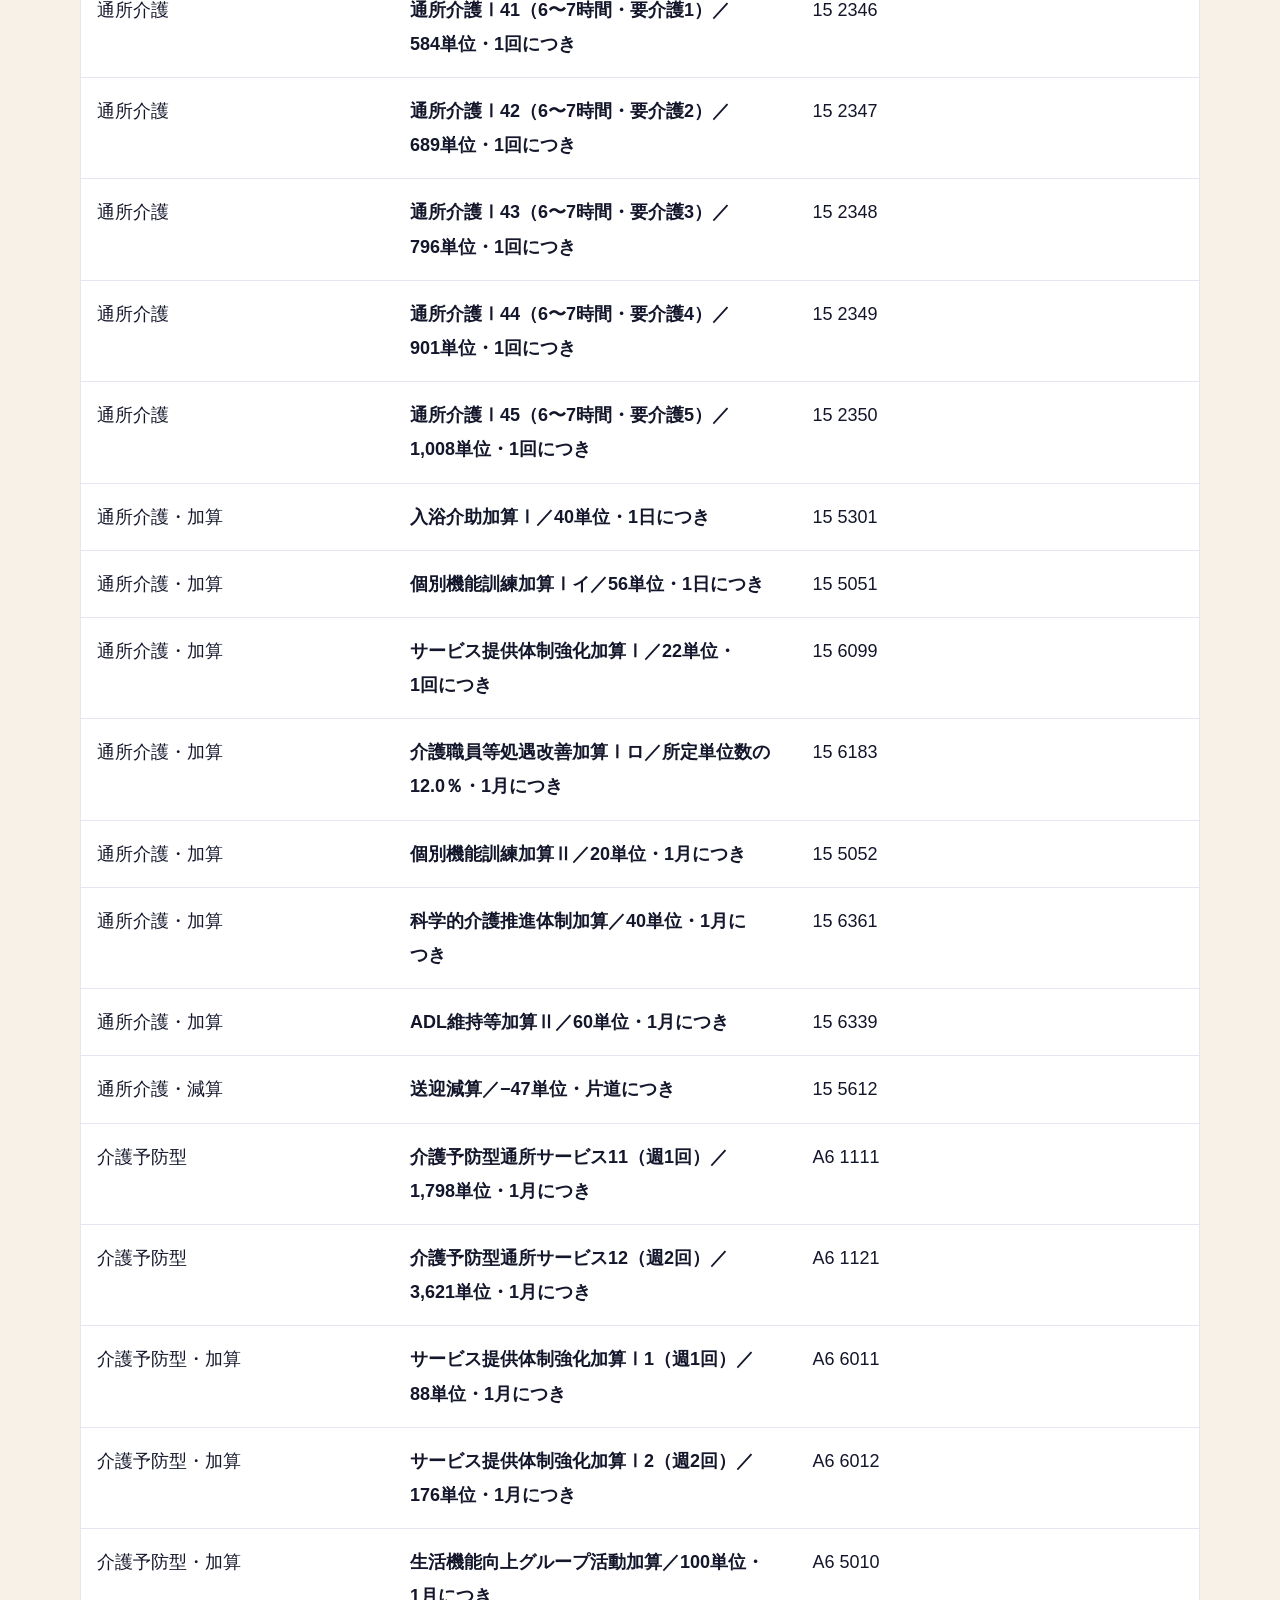
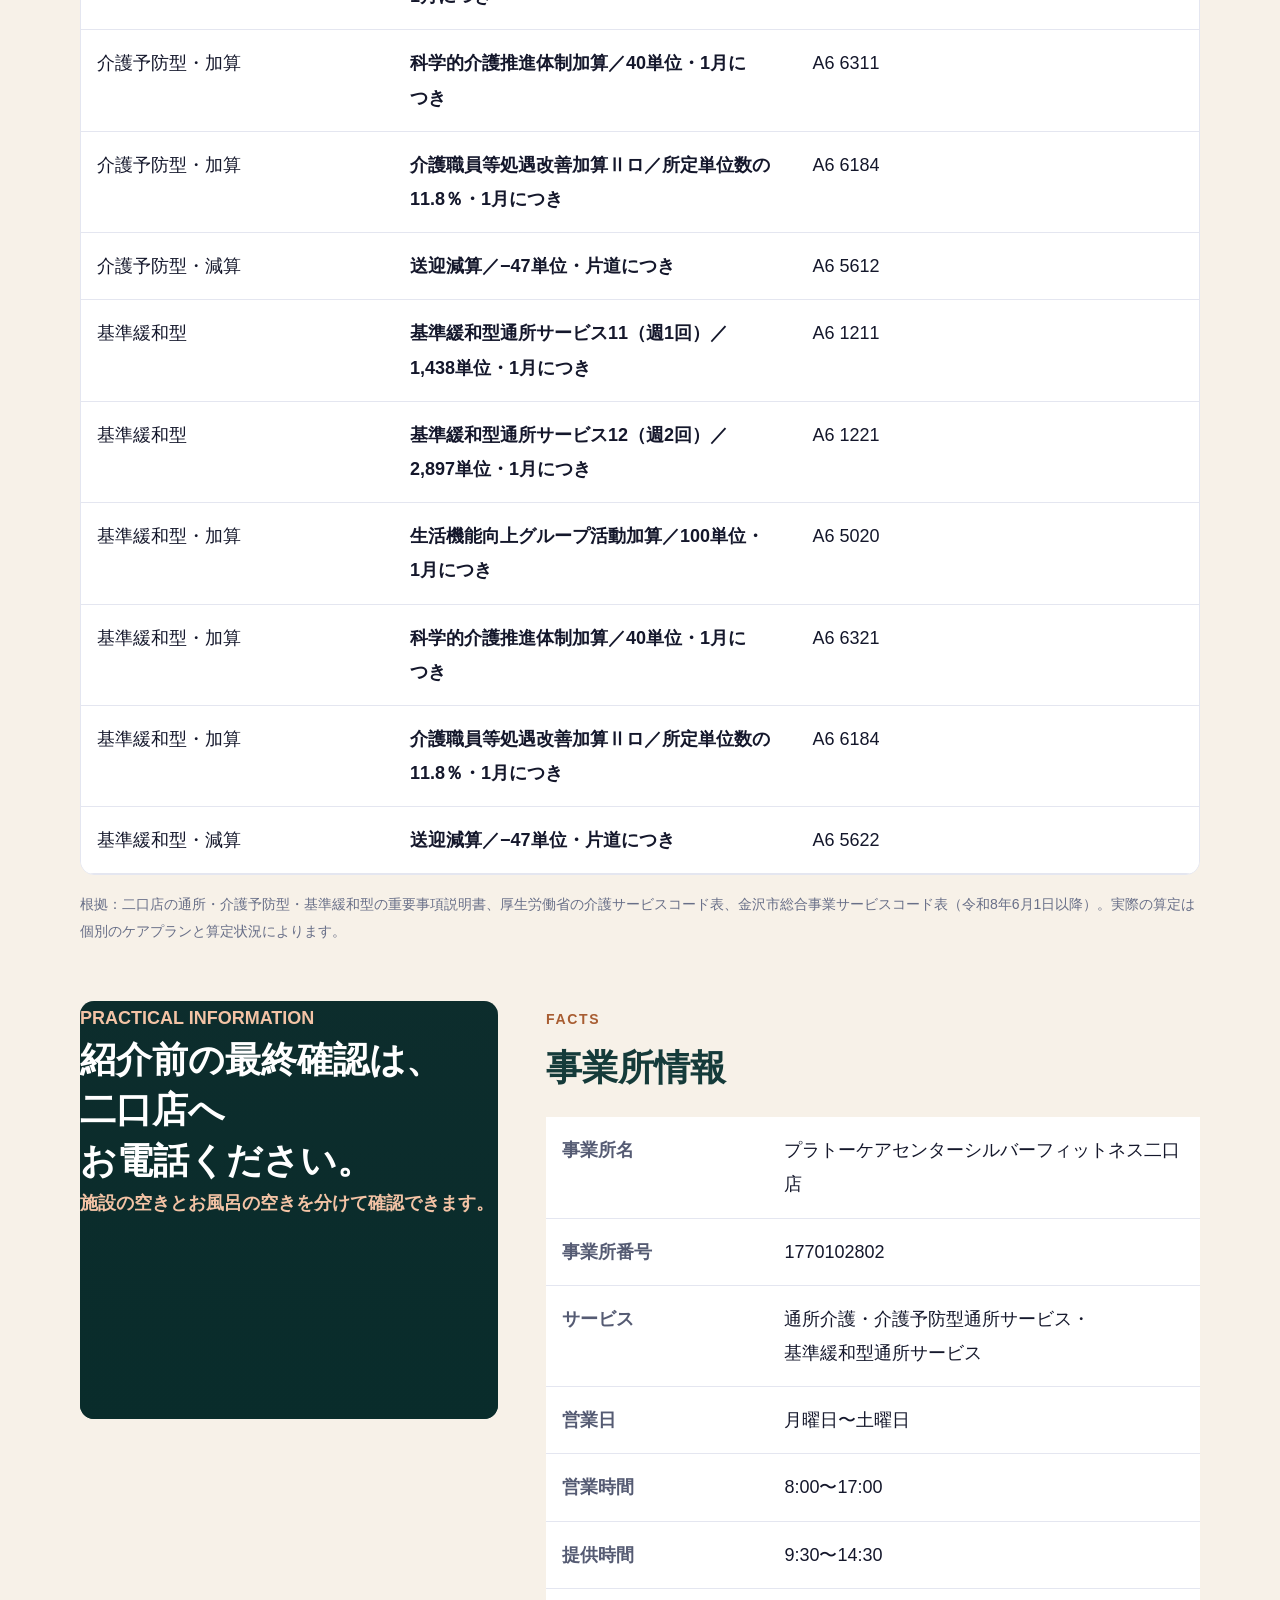
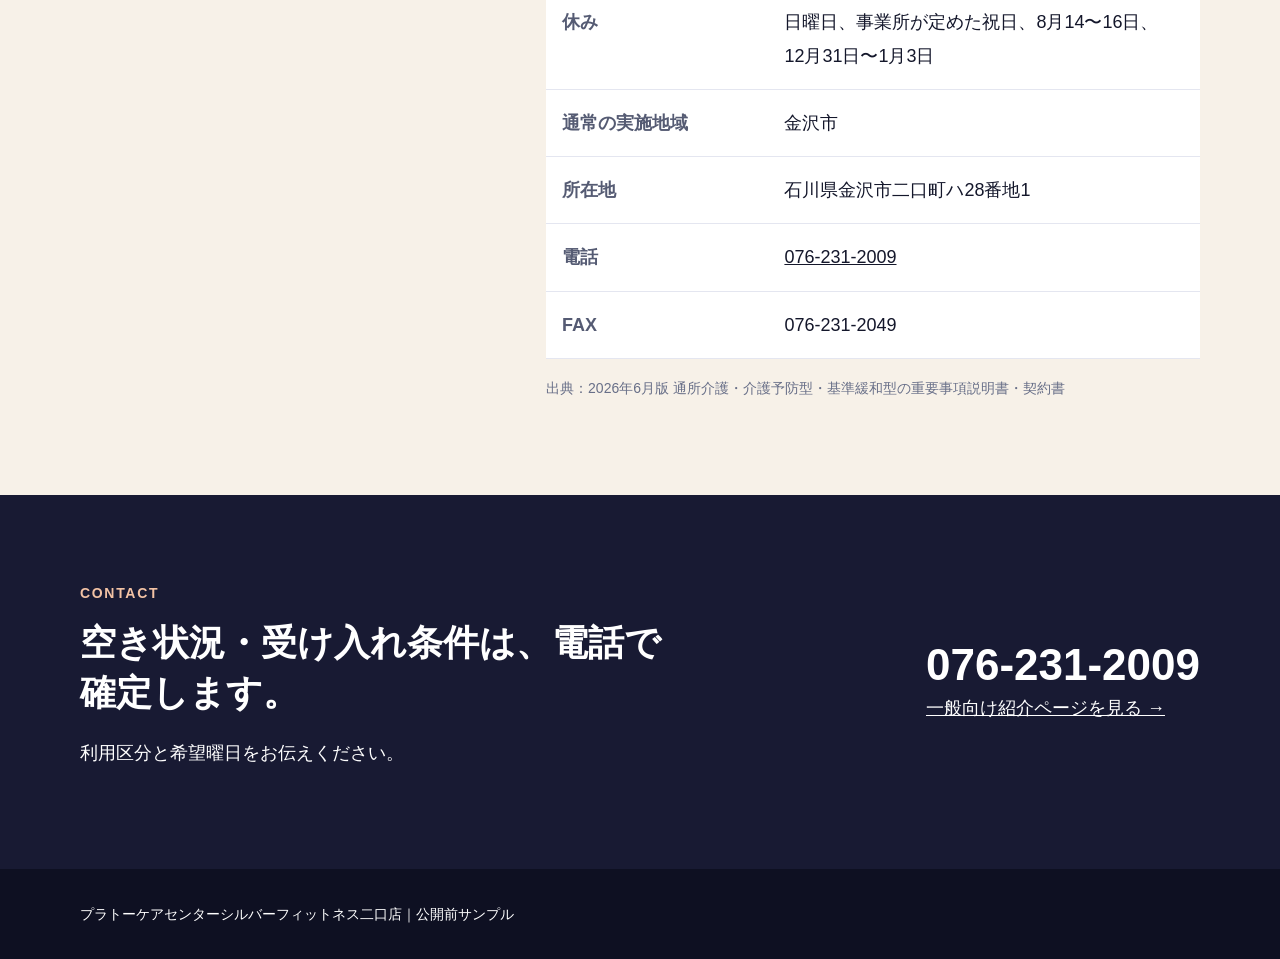
==== commit 5e76da42: "fix: list all contract-backed service codes" ====
--- a/futakuchi-caremanager.html
+++ b/futakuchi-caremanager.html
@@ -135,22 +135,51 @@
     <section id="facts" class="steam">
       <div class="inner" id="codes" style="margin-bottom:56px">
         <div class="section-head"><div><span class="eyebrow">SERVICE CODES</span><h2>主なサービスコード</h2></div><p>事業所番号：1770102802。紹介・請求時の照合用です。</p></div>
-        <div class="availability-wrap"><table class="acceptance-table"><thead><tr><th>区分</th><th>内容</th><th>サービスコード</th></tr></thead><tbody>
-          <tr><td>通所介護</td><td>3時間以上4時間未満／要介護1〜5</td><td>15 2241〜2245</td></tr>
-          <tr><td>通所介護</td><td>4時間以上5時間未満／要介護1〜5</td><td>15 2246〜2250</td></tr>
-          <tr><td>通所介護</td><td>5時間以上6時間未満／要介護1〜5</td><td>15 2341〜2345</td></tr>
-          <tr><td>通所介護</td><td>6時間以上7時間未満／要介護1〜5</td><td>15 2346〜2350</td></tr>
-          <tr><td>介護予防型</td><td>週1回程度</td><td>A6 1111</td></tr>
-          <tr><td>介護予防型</td><td>週2回程度</td><td>A6 1121</td></tr>
-          <tr><td>基準緩和型</td><td>週1回程度</td><td>A6 1211</td></tr>
-          <tr><td>基準緩和型</td><td>週2回程度</td><td>A6 1221</td></tr>
-          <tr><td>加算</td><td>入浴介助加算Ⅰ</td><td>15 5301</td></tr>
-          <tr><td>加算</td><td>個別機能訓練加算Ⅱ</td><td>15 5052</td></tr>
-          <tr><td>加算</td><td>科学的介護推進体制加算</td><td>15 6361</td></tr>
-          <tr><td>加算</td><td>ADL維持等加算Ⅱ</td><td>15 6339</td></tr>
-          <tr><td>減算</td><td>送迎減算</td><td>15 5612</td></tr>
+        <div class="availability-wrap"><table class="acceptance-table"><thead><tr><th>区分</th><th>内容・単位</th><th>サービスコード</th></tr></thead><tbody>
+          <tr><td>通所介護</td><td>通所介護Ⅰ11（3〜4時間・要介護1）／370単位・1回につき</td><td>15 2241</td></tr>
+          <tr><td>通所介護</td><td>通所介護Ⅰ12（3〜4時間・要介護2）／423単位・1回につき</td><td>15 2242</td></tr>
+          <tr><td>通所介護</td><td>通所介護Ⅰ13（3〜4時間・要介護3）／479単位・1回につき</td><td>15 2243</td></tr>
+          <tr><td>通所介護</td><td>通所介護Ⅰ14（3〜4時間・要介護4）／533単位・1回につき</td><td>15 2244</td></tr>
+          <tr><td>通所介護</td><td>通所介護Ⅰ15（3〜4時間・要介護5）／588単位・1回につき</td><td>15 2245</td></tr>
+          <tr><td>通所介護</td><td>通所介護Ⅰ21（4〜5時間・要介護1）／388単位・1回につき</td><td>15 2246</td></tr>
+          <tr><td>通所介護</td><td>通所介護Ⅰ22（4〜5時間・要介護2）／444単位・1回につき</td><td>15 2247</td></tr>
+          <tr><td>通所介護</td><td>通所介護Ⅰ23（4〜5時間・要介護3）／502単位・1回につき</td><td>15 2248</td></tr>
+          <tr><td>通所介護</td><td>通所介護Ⅰ24（4〜5時間・要介護4）／560単位・1回につき</td><td>15 2249</td></tr>
+          <tr><td>通所介護</td><td>通所介護Ⅰ25（4〜5時間・要介護5）／617単位・1回につき</td><td>15 2250</td></tr>
+          <tr><td>通所介護</td><td>通所介護Ⅰ31（5〜6時間・要介護1）／570単位・1回につき</td><td>15 2341</td></tr>
+          <tr><td>通所介護</td><td>通所介護Ⅰ32（5〜6時間・要介護2）／673単位・1回につき</td><td>15 2342</td></tr>
+          <tr><td>通所介護</td><td>通所介護Ⅰ33（5〜6時間・要介護3）／777単位・1回につき</td><td>15 2343</td></tr>
+          <tr><td>通所介護</td><td>通所介護Ⅰ34（5〜6時間・要介護4）／880単位・1回につき</td><td>15 2344</td></tr>
+          <tr><td>通所介護</td><td>通所介護Ⅰ35（5〜6時間・要介護5）／984単位・1回につき</td><td>15 2345</td></tr>
+          <tr><td>通所介護</td><td>通所介護Ⅰ41（6〜7時間・要介護1）／584単位・1回につき</td><td>15 2346</td></tr>
+          <tr><td>通所介護</td><td>通所介護Ⅰ42（6〜7時間・要介護2）／689単位・1回につき</td><td>15 2347</td></tr>
+          <tr><td>通所介護</td><td>通所介護Ⅰ43（6〜7時間・要介護3）／796単位・1回につき</td><td>15 2348</td></tr>
+          <tr><td>通所介護</td><td>通所介護Ⅰ44（6〜7時間・要介護4）／901単位・1回につき</td><td>15 2349</td></tr>
+          <tr><td>通所介護</td><td>通所介護Ⅰ45（6〜7時間・要介護5）／1,008単位・1回につき</td><td>15 2350</td></tr>
+          <tr><td>通所介護・加算</td><td>入浴介助加算Ⅰ／40単位・1日につき</td><td>15 5301</td></tr>
+          <tr><td>通所介護・加算</td><td>個別機能訓練加算Ⅰイ／56単位・1日につき</td><td>15 5051</td></tr>
+          <tr><td>通所介護・加算</td><td>サービス提供体制強化加算Ⅰ／22単位・1回につき</td><td>15 6099</td></tr>
+          <tr><td>通所介護・加算</td><td>介護職員等処遇改善加算Ⅰロ／所定単位数の12.0％・1月につき</td><td>15 6183</td></tr>
+          <tr><td>通所介護・加算</td><td>個別機能訓練加算Ⅱ／20単位・1月につき</td><td>15 5052</td></tr>
+          <tr><td>通所介護・加算</td><td>科学的介護推進体制加算／40単位・1月につき</td><td>15 6361</td></tr>
+          <tr><td>通所介護・加算</td><td>ADL維持等加算Ⅱ／60単位・1月につき</td><td>15 6339</td></tr>
+          <tr><td>通所介護・減算</td><td>送迎減算／−47単位・片道につき</td><td>15 5612</td></tr>
+          <tr><td>介護予防型</td><td>介護予防型通所サービス11（週1回）／1,798単位・1月につき</td><td>A6 1111</td></tr>
+          <tr><td>介護予防型</td><td>介護予防型通所サービス12（週2回）／3,621単位・1月につき</td><td>A6 1121</td></tr>
+          <tr><td>介護予防型・加算</td><td>サービス提供体制強化加算Ⅰ1（週1回）／88単位・1月につき</td><td>A6 6011</td></tr>
+          <tr><td>介護予防型・加算</td><td>サービス提供体制強化加算Ⅰ2（週2回）／176単位・1月につき</td><td>A6 6012</td></tr>
+          <tr><td>介護予防型・加算</td><td>生活機能向上グループ活動加算／100単位・1月につき</td><td>A6 5010</td></tr>
+          <tr><td>介護予防型・加算</td><td>科学的介護推進体制加算／40単位・1月につき</td><td>A6 6311</td></tr>
+          <tr><td>介護予防型・加算</td><td>介護職員等処遇改善加算Ⅱロ／所定単位数の11.8％・1月につき</td><td>A6 6184</td></tr>
+          <tr><td>介護予防型・減算</td><td>送迎減算／−47単位・片道につき</td><td>A6 5612</td></tr>
+          <tr><td>基準緩和型</td><td>基準緩和型通所サービス11（週1回）／1,438単位・1月につき</td><td>A6 1211</td></tr>
+          <tr><td>基準緩和型</td><td>基準緩和型通所サービス12（週2回）／2,897単位・1月につき</td><td>A6 1221</td></tr>
+          <tr><td>基準緩和型・加算</td><td>生活機能向上グループ活動加算／100単位・1月につき</td><td>A6 5020</td></tr>
+          <tr><td>基準緩和型・加算</td><td>科学的介護推進体制加算／40単位・1月につき</td><td>A6 6321</td></tr>
+          <tr><td>基準緩和型・加算</td><td>介護職員等処遇改善加算Ⅱロ／所定単位数の11.8％・1月につき</td><td>A6 6184</td></tr>
+          <tr><td>基準緩和型・減算</td><td>送迎減算／−47単位・片道につき</td><td>A6 5622</td></tr>
         </tbody></table></div>
-        <p class="source-note">根拠：厚生労働省の介護サービスコード表、金沢市総合事業サービスコード表（令和8年6月1日以降）。実際の算定は個別のケアプランと算定状況によります。</p>
+        <p class="source-note">根拠：二口店の通所・介護予防型・基準緩和型の重要事項説明書、厚生労働省の介護サービスコード表、金沢市総合事業サービスコード表（令和8年6月1日以降）。実際の算定は個別のケアプランと算定状況によります。</p>
       </div>
       <div class="inner facts-grid">
         <div class="facts-panel"><span>PRACTICAL INFORMATION</span><strong>紹介前の最終確認は、<br>二口店へお電話ください。</strong><span>施設の空きとお風呂の空きを分けて確認できます。</span></div>
